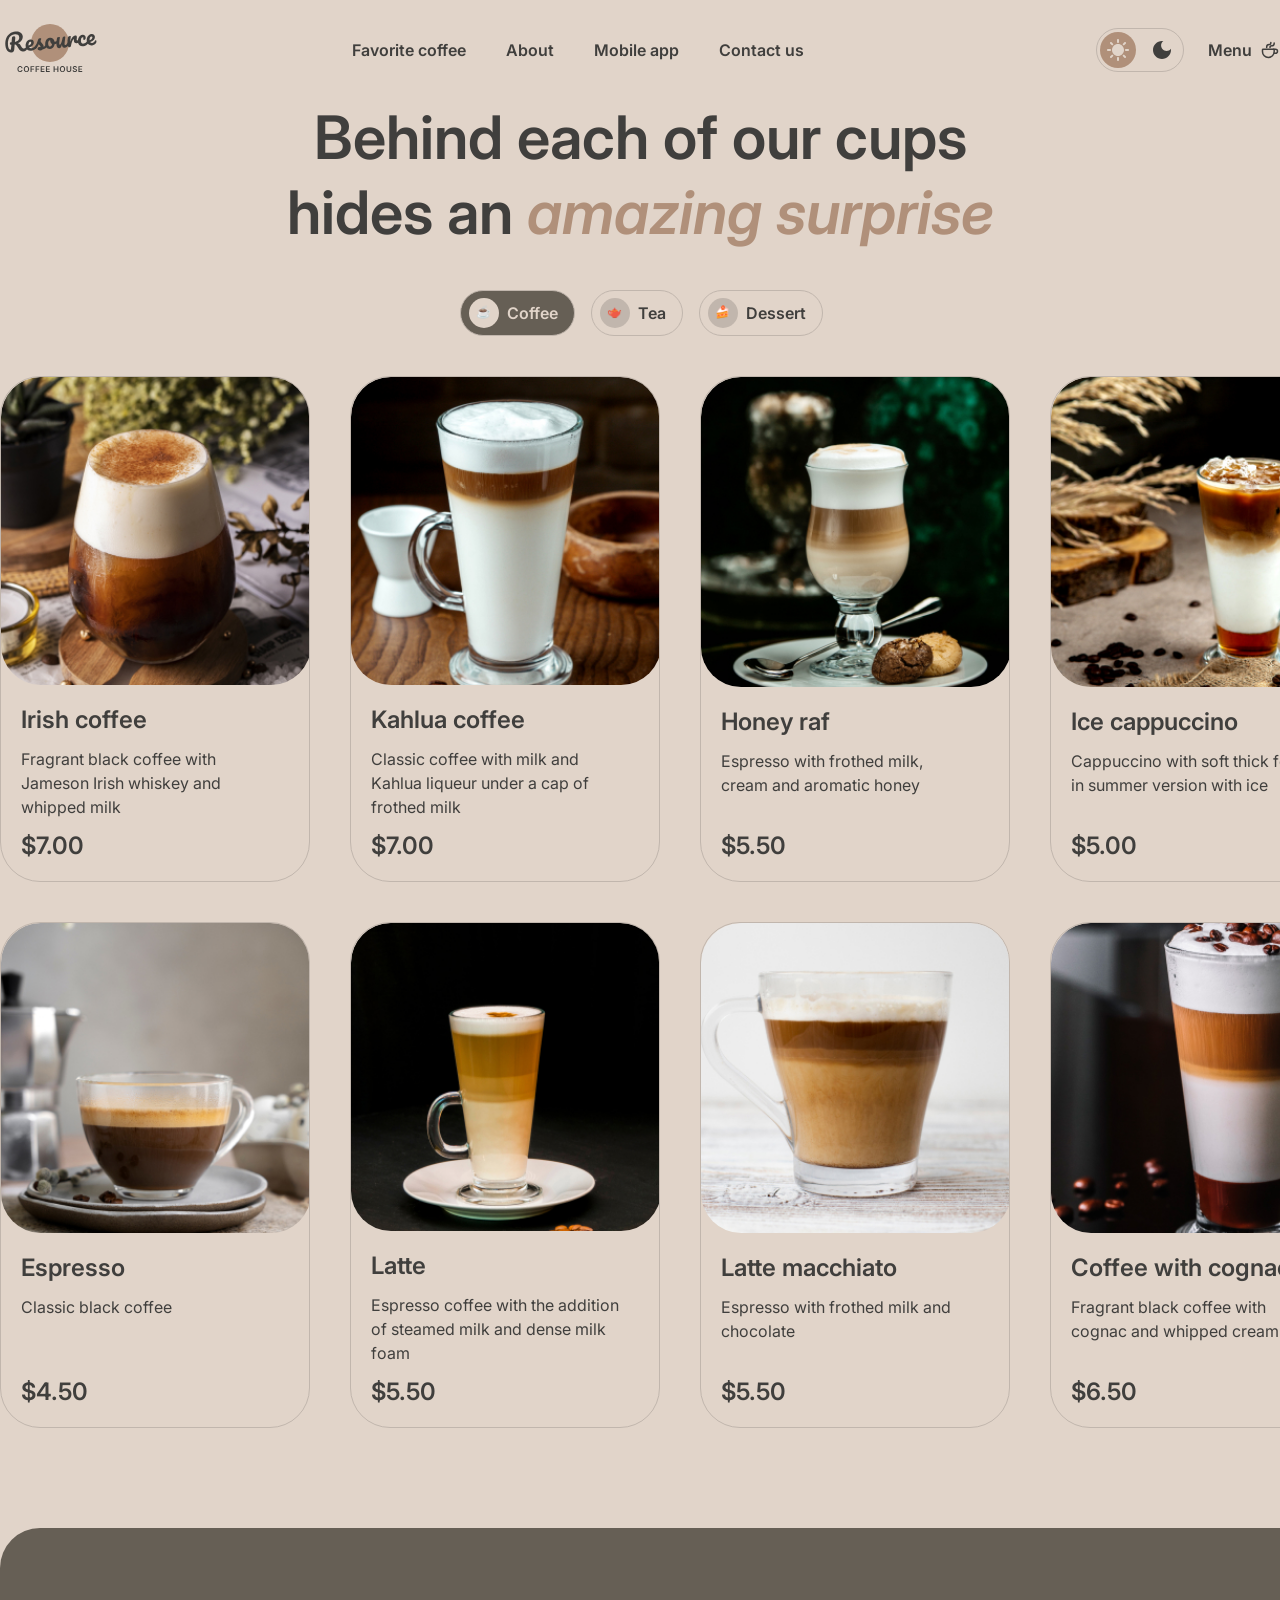
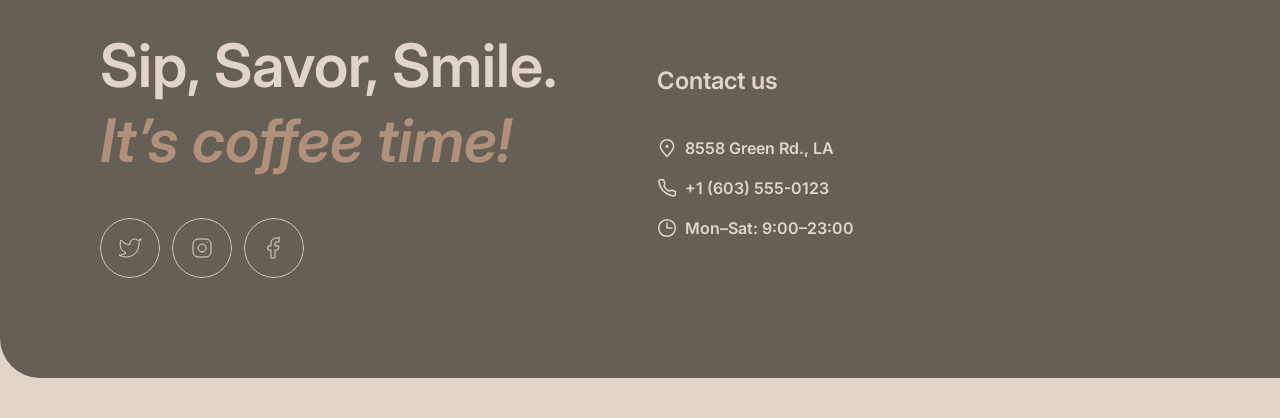
==== menu.html @ a02c92fe "fix: correct stylesheet and favicon paths in HTML files" ====
<!DOCTYPE html>
<html lang="en">

<head>
    <meta charset="UTF-8">
    <meta name="viewport" content="width=device-width, initial-scale=1.0">
    <link rel="stylesheet" href="./css/style.css">
    <link rel="icon" href="./img/icon/favicon.ico" type="image/x-icon">
    <title>Coffee House - Menu</title>
</head>

<body>
    <header class="header">
        <div class="header__container">

            <div class="header__logo">
                <a href="index.html">
                    <svg width="100" height="60" viewBox="0 0 100 60" fill="none" xmlns="http://www.w3.org/2000/svg">
                        <path
                            d="M69 25C69 35.4934 60.4934 44 50 44C39.5066 44 31 35.4934 31 25C31 14.5066 39.5066 6 50 6C60.4934 6 69 14.5066 69 25Z"
                            fill="#B0907A" />
                        <path
                            d="M95.6784 22.2913C95.8856 22.2732 96.0534 22.3548 96.1817 22.5364C96.326 22.7165 96.4127 22.9739 96.442 23.3086C96.4922 23.8824 96.4 24.3884 96.1652 24.8265C95.7789 25.5509 95.2359 26.1365 94.5362 26.5832C93.8524 27.0285 93.0084 27.295 92.0042 27.3829C90.4741 27.5168 89.2469 27.1664 88.3226 26.3318C87.3969 25.4812 86.8658 24.2749 86.7291 22.7129C86.6329 21.6131 86.7748 20.5727 87.1547 19.5919C87.5333 18.5951 88.1046 17.7822 88.8687 17.1532C89.6487 16.5229 90.5568 16.1623 91.5928 16.0717C92.5173 15.9908 93.2829 16.2049 93.8895 16.714C94.4948 17.2071 94.8386 17.9239 94.9209 18.8643C95.0171 19.9641 94.7016 20.9473 93.9743 21.814C93.2617 22.6633 91.9772 23.4021 90.1208 24.0303C90.5675 24.73 91.2451 25.0401 92.1537 24.9606C92.8072 24.9035 93.3279 24.7053 93.7158 24.3662C94.1197 24.0257 94.5692 23.4725 95.0643 22.7064C95.2346 22.4506 95.4393 22.3122 95.6784 22.2913ZM91.3914 18.4503C90.8016 18.5019 90.3295 18.8885 89.9751 19.6102C89.6365 20.3304 89.5098 21.1767 89.5949 22.149L89.5991 22.1968C90.5199 21.8914 91.2318 21.4918 91.7347 20.9981C92.2376 20.5044 92.4632 19.9626 92.4117 19.3729C92.3852 19.0701 92.2766 18.8386 92.0859 18.6786C91.9098 18.5013 91.6783 18.4252 91.3914 18.4503Z"
                            fill="currentColor" />
                        <path
                            d="M83.2976 28.1446C81.7356 28.2812 80.4779 27.9496 79.5245 27.1496C78.5857 26.3324 78.0529 25.1985 77.926 23.748C77.813 22.457 77.969 21.303 78.394 20.2861C78.819 19.2691 79.4149 18.4621 80.1818 17.865C80.9487 17.2679 81.7784 16.9303 82.671 16.8522C83.5477 16.7755 84.2481 16.9793 84.7723 17.4634C85.311 17.9302 85.6159 18.5701 85.6871 19.383C85.7456 20.0524 85.6437 20.6315 85.3813 21.1202C85.1348 21.6076 84.7725 21.8722 84.2944 21.914C83.9915 21.9405 83.7382 21.8904 83.5344 21.7637C83.3465 21.6356 83.2414 21.444 83.2191 21.189C83.2093 21.0774 83.2141 20.9485 83.2334 20.8022C83.2527 20.656 83.2676 20.5503 83.278 20.4851C83.3367 20.2391 83.357 20.0125 83.3389 19.8052C83.3208 19.598 83.2511 19.4435 83.1297 19.3417C83.0243 19.2385 82.876 19.1953 82.6847 19.212C82.3181 19.2441 81.9901 19.4414 81.7006 19.804C81.4097 20.1507 81.193 20.6113 81.0506 21.1859C80.9081 21.7605 80.8661 22.3826 80.9247 23.052C81.0865 24.901 81.9723 25.755 83.5821 25.6142C84.2356 25.557 84.9181 25.2804 85.6296 24.7845C86.3556 24.2713 87.0469 23.5443 87.7034 22.6035C87.8752 22.3636 88.0806 22.2332 88.3197 22.2123C88.5269 22.1942 88.6946 22.2759 88.8229 22.4574C88.9672 22.6375 89.054 22.8949 89.0832 23.2296C89.1362 23.8353 89.028 24.3427 88.7587 24.7517C88.0904 25.7417 87.2526 26.5378 86.2452 27.1399C85.2524 27.7246 84.2699 28.0595 83.2976 28.1446Z"
                            fill="currentColor" />
                        <path
                            d="M69.548 29.3475C68.9423 29.4005 68.4841 29.1193 68.1733 28.5041C67.8784 27.8874 67.6696 26.8778 67.5469 25.4752C67.3656 23.4031 67.4882 21.4088 67.9148 19.4923C68.0179 19.0175 68.2197 18.6626 68.5203 18.4275C68.8355 18.1751 69.288 18.0231 69.8778 17.9715C70.1965 17.9436 70.4232 17.9639 70.5577 18.0324C70.6921 18.101 70.7692 18.2468 70.7887 18.47C70.811 18.725 70.7416 19.3093 70.5806 20.2228C70.477 20.8743 70.3983 21.4433 70.3445 21.9298C70.2907 22.4164 70.2626 23.0131 70.2602 23.72C70.6663 22.3032 71.1584 21.1359 71.7366 20.218C72.3148 19.3001 72.8987 18.6307 73.4883 18.2097C74.0938 17.7873 74.6595 17.5531 75.1855 17.5071C76.2215 17.4165 76.7849 17.8892 76.8755 18.9252C76.8936 19.1324 76.8658 19.6408 76.7921 20.4503C76.7204 21.099 76.6915 21.503 76.7054 21.6624C76.7542 22.2203 76.9779 22.4818 77.3764 22.4469C77.8227 22.4079 78.3658 22.007 79.0057 21.2444C79.1948 21.019 79.4009 20.8966 79.6241 20.8771C79.8313 20.8589 79.9991 20.9406 80.1274 21.1221C80.2702 21.2863 80.3549 21.5198 80.3814 21.8227C80.433 22.4124 80.314 22.8886 80.0245 23.2512C79.6187 23.7525 79.1275 24.197 78.5511 24.5847C77.9893 24.9551 77.3736 25.1695 76.7042 25.2281C75.8594 25.302 75.1951 25.1433 74.7111 24.752C74.2431 24.3593 73.977 23.7963 73.9129 23.0632C73.892 22.8241 73.895 22.5829 73.9219 22.3396C73.9258 22.018 73.923 21.8015 73.9132 21.6899C73.8909 21.4349 73.7921 21.315 73.6167 21.3304C73.3777 21.3513 73.0826 21.6501 72.7315 22.2269C72.395 22.7864 72.0738 23.5212 71.768 24.4313C71.4621 25.3414 71.2322 26.2931 71.0782 27.2863C70.9684 28.0508 70.8058 28.5789 70.5904 28.8708C70.3896 29.1454 70.0421 29.3043 69.548 29.3475Z"
                            fill="currentColor" />
                        <path
                            d="M59.2452 30.2489C58.5279 30.3116 57.9096 30.0365 57.3902 29.4234C56.8853 28.793 56.5897 27.9837 56.5032 26.9955C56.3986 25.8 56.3828 24.7012 56.4557 23.6991C56.5273 22.6809 56.6975 21.598 56.9665 20.4502C57.0841 19.9581 57.2772 19.5958 57.546 19.3635C57.8148 19.1312 58.26 18.9879 58.8816 18.9335C59.2323 18.9028 59.4762 18.9377 59.6135 19.0381C59.7667 19.1371 59.8531 19.2982 59.8726 19.5214C59.8838 19.6489 59.8337 20.0869 59.7226 20.8354C59.6148 21.4391 59.534 21.9842 59.4802 22.4708C59.3078 24.1723 59.246 25.302 59.2948 25.8598C59.3241 26.1946 59.3849 26.4302 59.4771 26.5666C59.568 26.6872 59.7011 26.7398 59.8764 26.7244C60.1155 26.7035 60.3895 26.4386 60.6983 25.9298C61.023 25.4195 61.3421 24.6608 61.6555 23.6537C61.9849 22.6451 62.2788 21.4148 62.5372 19.9628C62.6229 19.4735 62.7842 19.114 63.0211 18.8845C63.2739 18.6536 63.6633 18.5151 64.1893 18.4691C64.5559 18.4371 64.8151 18.4626 64.967 18.5456C65.1174 18.6128 65.203 18.7659 65.224 19.005C65.2588 19.4035 65.1551 20.5127 64.9128 22.3328C64.645 24.412 64.532 25.6907 64.5739 26.1689C64.6004 26.4718 64.685 26.7053 64.8279 26.8694C64.9693 27.0177 65.1437 27.0827 65.3509 27.0646C65.6697 27.0367 66.0275 26.8127 66.4244 26.3925C66.8358 25.955 67.3698 25.2658 68.0263 24.325C68.198 24.0851 68.4035 23.9547 68.6425 23.9338C68.8498 23.9157 69.0175 23.9974 69.1458 24.1789C69.2901 24.359 69.3768 24.6164 69.4061 24.9511C69.4619 25.5887 69.3537 26.096 69.0815 26.4732C68.4701 27.3779 67.7896 28.1361 67.04 28.7478C66.3064 29.358 65.4375 29.7071 64.4334 29.795C63.6683 29.8619 63.0766 29.6165 62.6585 29.0588C62.2562 28.4998 62.0084 27.6863 61.9149 26.6184C61.7388 27.7259 61.4055 28.5983 60.9152 29.2355C60.4235 29.8567 59.8668 30.1945 59.2452 30.2489Z"
                            fill="currentColor" />
                        <path
                            d="M57.5606 22.8797C57.7678 22.8616 57.9362 22.9512 58.0659 23.1487C58.1956 23.3461 58.2744 23.6042 58.3023 23.923C58.3692 24.6881 58.1779 25.1626 57.7282 25.3465C56.8011 25.7649 55.7659 26.0482 54.6225 26.1964C54.4367 27.5618 53.9332 28.69 53.1117 29.5809C52.2888 30.456 51.3115 30.943 50.1799 31.042C49.2235 31.1257 48.3824 30.9664 47.6566 30.5641C46.9467 30.1605 46.383 29.5914 45.9654 28.857C45.5478 28.1226 45.3 27.3091 45.2219 26.4165C45.1159 25.2052 45.2529 24.1091 45.6328 23.1282C46.0114 22.1314 46.5841 21.3345 47.351 20.7374C48.1165 20.1243 48.9933 19.7746 49.9816 19.6881C51.1929 19.5821 52.2022 19.9194 53.0093 20.7001C53.8309 21.4634 54.3592 22.4531 54.5941 23.6692C55.339 23.5559 56.2177 23.3184 57.23 22.9568C57.3547 22.9138 57.4649 22.8881 57.5606 22.8797ZM50.1494 28.491C50.6595 28.4463 51.0797 28.2008 51.41 27.7543C51.7563 27.3064 51.959 26.6864 52.0182 25.8942C51.4948 25.6027 51.0739 25.1979 50.7555 24.6796C50.4531 24.16 50.2754 23.5974 50.2224 22.9917C50.2001 22.7367 50.2017 22.4795 50.2272 22.2203L50.1076 22.2308C49.4701 22.2866 48.9633 22.6441 48.5873 23.3034C48.2259 23.9453 48.094 24.8242 48.1916 25.9399C48.2683 26.8165 48.4942 27.4713 48.8694 27.9043C49.2605 28.3358 49.6872 28.5314 50.1494 28.491Z"
                            fill="currentColor" />
                        <path
                            d="M40.3093 32.4356C39.4805 32.5081 38.8262 32.3726 38.3464 32.0291C37.8826 31.6842 37.6298 31.2727 37.5879 30.7945C37.5517 30.3801 37.6717 30.0082 37.9481 29.6789C38.2244 29.3495 38.6575 29.1591 39.2472 29.1075C39.4544 29.0893 39.6956 29.0923 39.9708 29.1164C40.2604 29.1232 40.4777 29.1283 40.6226 29.1317C40.5704 28.7187 40.4406 28.3365 40.2332 27.9853C40.0417 27.6326 39.8038 27.3001 39.5195 26.9877C39.2338 26.6593 38.9682 26.3774 38.7228 26.1419C38.3109 27.1255 37.8851 27.9498 37.4454 28.6146C37.0216 29.2781 36.5472 29.9139 36.0222 30.5219C35.7604 30.8339 35.4701 31.0039 35.1513 31.0318C34.8963 31.0541 34.6814 30.9845 34.5067 30.8232C34.3306 30.6458 34.2307 30.4217 34.207 30.1507C34.1791 29.8319 34.2648 29.5273 34.4643 29.2368L34.7416 28.8271C35.5235 27.6665 36.1068 26.7161 36.4918 25.9757C36.7223 25.4898 36.9874 24.8482 37.2871 24.0511C37.5853 23.238 37.8735 22.4017 38.1517 21.5422C38.3932 20.8143 38.9921 20.4086 39.9484 20.3249C40.3947 20.2859 40.709 20.2985 40.8913 20.3629C41.0736 20.4273 41.1725 20.5471 41.1878 20.7224C41.1962 20.8181 41.1775 20.9723 41.1319 21.1851C41.0863 21.3978 41.0167 21.6127 40.9233 21.8297C40.6866 22.4286 40.5857 22.9273 40.6205 23.3258C40.6415 23.5649 40.7442 23.8209 40.9286 24.0938C41.1291 24.3654 41.4235 24.701 41.8118 25.1007C42.3804 25.7255 42.8131 26.2659 43.11 26.7217C43.4214 27.1603 43.6015 27.6585 43.6503 28.2163C43.6642 28.3757 43.6678 28.6003 43.6611 28.89C44.4156 28.5188 45.2617 27.6337 46.1993 26.2346C46.371 25.9947 46.5765 25.8643 46.8155 25.8434C47.0227 25.8253 47.1905 25.907 47.3188 26.0885C47.4631 26.2686 47.5498 26.526 47.5791 26.8607C47.6321 27.4664 47.5239 27.9738 47.2545 28.3828C46.544 29.4408 45.8382 30.1851 45.1371 30.6159C44.4505 31.0293 43.5747 31.2986 42.5095 31.424C41.9194 32.0217 41.186 32.3589 40.3093 32.4356Z"
                            fill="currentColor" />
                        <path
                            d="M36.6171 26.7357C36.8243 26.7176 36.9921 26.7993 37.1204 26.9808C37.2646 27.1609 37.3514 27.4183 37.3807 27.753C37.4365 28.3906 37.3283 28.898 37.0561 29.2751C36.5291 30.044 35.7502 30.7787 34.7193 31.4792C33.7044 32.1783 32.5833 32.5815 31.3559 32.6889C29.6823 32.8353 28.3436 32.4947 27.3396 31.6671C26.3356 30.8394 25.7646 29.6366 25.6266 28.0586C25.5304 26.9588 25.6722 25.9185 26.0522 24.9377C26.4308 23.9409 27.0021 23.128 27.7662 22.499C28.5462 21.8686 29.4542 21.5081 30.4903 21.4175C31.4147 21.3366 32.1803 21.5507 32.787 22.0597C33.3923 22.5529 33.7361 23.2696 33.8183 24.21C33.9145 25.3098 33.599 26.2931 32.8718 27.1598C32.1591 28.0091 30.8826 28.7472 29.0422 29.3739C29.5048 30.0723 30.294 30.3726 31.4098 30.275C32.127 30.2123 32.9183 29.8941 33.7836 29.3205C34.6634 28.7296 35.4025 27.9984 36.0009 27.1269C36.1726 26.887 36.378 26.7566 36.6171 26.7357ZM30.2888 23.7961C29.6991 23.8477 29.227 24.2343 28.8725 24.9559C28.534 25.6762 28.4073 26.5224 28.4923 27.4947L28.4965 27.5425C29.4174 27.2371 30.1293 26.8376 30.6322 26.3438C31.1351 25.8501 31.3607 25.3084 31.3091 24.7187C31.2826 24.4158 31.174 24.1844 30.9834 24.0244C30.8072 23.8471 30.5757 23.771 30.2888 23.7961Z"
                            fill="currentColor" />
                        <path
                            d="M27.6906 27.5167C27.8978 27.4986 28.0656 27.5802 28.1939 27.7618C28.3382 27.9419 28.4249 28.1993 28.4542 28.534C28.5086 29.1556 28.4004 29.663 28.1296 30.0561C27.4454 31.0475 26.7351 31.8324 25.9987 32.4108C25.261 32.9732 24.3581 33.3011 23.2902 33.3946C22.2541 33.4852 21.3451 33.2837 20.5631 32.79C19.797 32.2948 19.028 31.3985 18.256 30.1008C17.6351 29.063 17.151 28.3023 16.8035 27.8187C16.4547 27.3192 16.119 26.9711 15.7967 26.7745C15.4903 26.5764 15.1198 26.4723 14.6852 26.4622C14.6508 26.8025 14.5595 27.8705 14.4114 29.6662C14.3537 30.4743 14.3165 30.9675 14.3 31.1456C14.2256 32.1318 13.9724 32.9088 13.5402 33.4767C13.1067 34.0285 12.4038 34.347 11.4315 34.4321C10.3636 34.5255 9.38799 34.2977 8.50477 33.7486C7.63609 33.1821 6.9298 32.3605 6.38589 31.2839C5.84059 30.1912 5.50518 28.9276 5.37968 27.4931C5.1454 24.8154 5.40544 22.4637 6.15978 20.4383C6.93006 18.4114 8.10738 16.8148 9.69174 15.6482C11.2906 14.4644 13.1899 13.7762 15.3895 13.5838C16.9196 13.4499 18.223 13.5688 19.2994 13.9404C20.3759 14.312 21.1968 14.8826 21.762 15.6523C22.3432 16.4205 22.6784 17.3147 22.7676 18.3348C22.8457 19.2274 22.7073 20.1229 22.3522 21.0212C22.0117 21.9023 21.4476 22.7065 20.66 23.4339C19.8724 24.1613 18.8869 24.7374 17.7034 25.1622C18.4866 25.3024 19.1057 25.5856 19.5605 26.0115C20.0154 26.4375 20.4891 27.0787 20.9816 27.935C21.5115 28.8523 22.0112 29.5153 22.4806 29.9239C22.966 30.3312 23.4955 30.5097 24.0693 30.4595C24.5794 30.4149 25.0509 30.205 25.4838 29.8298C25.9154 29.4387 26.4456 28.7981 27.0744 27.9079C27.2461 27.668 27.4515 27.5376 27.6906 27.5167ZM11.3837 26.7269C10.8418 26.7743 10.4561 26.6796 10.2266 26.4427C10.013 26.2044 9.89225 25.9259 9.86436 25.6071C9.8309 25.2245 9.92394 24.9112 10.1435 24.6672C10.379 24.4217 10.6562 24.285 10.9749 24.2572L11.5727 24.2049C11.691 22.6205 11.8123 21.2527 11.9364 20.1015C12.053 19.0474 12.6771 18.4708 13.8088 18.3718C14.7173 18.2923 15.2071 18.659 15.2782 19.4719C15.2936 19.6472 15.2975 19.7834 15.2899 19.8804L14.9199 23.912C15.7764 23.7889 16.5393 23.5134 17.2085 23.0854C17.8937 22.656 18.4149 22.0965 18.7722 21.4067C19.1454 20.7156 19.2957 19.9556 19.2232 19.1267C19.1353 18.1226 18.7236 17.3636 17.988 16.8497C17.2524 16.3359 16.2232 16.1368 14.9002 16.2526C13.3382 16.3892 12.0016 16.8997 10.8904 17.7839C9.79381 18.6508 8.98568 19.8779 8.46605 21.4652C7.94503 23.0366 7.78003 24.9141 7.97108 27.0978C8.06033 28.1179 8.24063 28.9855 8.51198 29.7005C8.78334 30.4156 9.08648 30.9432 9.42139 31.2833C9.75631 31.6234 10.0592 31.7816 10.3302 31.7579C10.5374 31.7398 10.6957 31.6215 10.8051 31.4031C10.9304 31.1834 11.0127 30.8389 11.052 30.3697L11.3837 26.7269Z"
                            fill="currentColor" />
                        <path
                            d="M78.4033 54V48.1818H82.1874V49.0653H79.4573V50.6449H81.9914V51.5284H79.4573V53.1165H82.2101V54H78.4033Z"
                            fill="currentColor" />
                        <path
                            d="M75.9698 49.7813C75.9433 49.5332 75.8316 49.34 75.6346 49.2017C75.4395 49.0635 75.1857 48.9943 74.8732 48.9943C74.6535 48.9943 74.4651 49.0275 74.3079 49.0938C74.1507 49.1601 74.0304 49.25 73.9471 49.3637C73.8638 49.4773 73.8211 49.607 73.8192 49.7529C73.8192 49.8741 73.8467 49.9792 73.9016 50.0682C73.9585 50.1572 74.0352 50.233 74.1317 50.2955C74.2283 50.3561 74.3353 50.4072 74.4528 50.4489C74.5702 50.4906 74.6886 50.5256 74.8079 50.554L75.3533 50.6904C75.573 50.7415 75.7842 50.8106 75.9869 50.8977C76.1914 50.9849 76.3742 51.0947 76.5352 51.2273C76.698 51.3599 76.8268 51.5199 76.9215 51.7074C77.0162 51.8949 77.0636 52.1146 77.0636 52.3665C77.0636 52.7074 76.9764 53.0076 76.8022 53.2671C76.628 53.5246 76.3761 53.7263 76.0465 53.8722C75.7189 54.0161 75.3221 54.0881 74.8562 54.0881C74.4035 54.0881 74.0105 54.018 73.6772 53.8779C73.3458 53.7377 73.0863 53.5332 72.8988 53.2642C72.7132 52.9953 72.6128 52.6676 72.5977 52.2813H73.6346C73.6497 52.4839 73.7122 52.6525 73.8221 52.787C73.9319 52.9214 74.0749 53.0218 74.2511 53.0881C74.4291 53.1544 74.628 53.1875 74.8477 53.1875C75.0768 53.1875 75.2776 53.1534 75.4499 53.0852C75.6242 53.0152 75.7605 52.9186 75.859 52.7955C75.9575 52.6705 76.0077 52.5246 76.0096 52.358C76.0077 52.2065 75.9632 52.0815 75.8761 51.983C75.7889 51.8826 75.6668 51.7993 75.5096 51.733C75.3543 51.6648 75.1725 51.6042 74.9641 51.5512L74.3022 51.3807C73.823 51.2576 73.4442 51.071 73.1658 50.821C72.8893 50.5692 72.7511 50.2349 72.7511 49.8182C72.7511 49.4754 72.8439 49.1752 73.0295 48.9176C73.217 48.6601 73.4717 48.4602 73.7937 48.3182C74.1156 48.1743 74.4802 48.1023 74.8874 48.1023C75.3003 48.1023 75.6621 48.1743 75.9727 48.3182C76.2852 48.4602 76.5304 48.6582 76.7085 48.912C76.8865 49.1638 76.9783 49.4536 76.984 49.7813H75.9698Z"
                            fill="currentColor" />
                        <path
                            d="M70.2086 48.1818H71.2626V51.983C71.2626 52.3996 71.1641 52.7661 70.9672 53.0824C70.7721 53.3987 70.4975 53.6458 70.1433 53.8239C69.7891 54 69.3753 54.0881 68.9018 54.0881C68.4264 54.0881 68.0117 54 67.6575 53.8239C67.3033 53.6458 67.0287 53.3987 66.8336 53.0824C66.6386 52.7661 66.541 52.3996 66.541 51.983V48.1818H67.595V51.8949C67.595 52.1373 67.648 52.3532 67.7541 52.5426C67.862 52.732 68.0136 52.8807 68.2086 52.9886C68.4037 53.0947 68.6348 53.1477 68.9018 53.1477C69.1689 53.1477 69.3999 53.0947 69.595 52.9886C69.792 52.8807 69.9435 52.732 70.0495 52.5426C70.1556 52.3532 70.2086 52.1373 70.2086 51.8949V48.1818Z"
                            fill="currentColor" />
                        <path
                            d="M65.1444 51.0909C65.1444 51.7178 65.027 52.2548 64.7922 52.7017C64.5592 53.1468 64.241 53.4877 63.8376 53.7245C63.4361 53.9612 62.9806 54.0796 62.4711 54.0796C61.9617 54.0796 61.5052 53.9612 61.1018 53.7245C60.7003 53.4858 60.3821 53.144 60.1473 52.6989C59.9143 52.2519 59.7979 51.7159 59.7979 51.0909C59.7979 50.464 59.9143 49.9281 60.1473 49.483C60.3821 49.036 60.7003 48.6942 61.1018 48.4574C61.5052 48.2207 61.9617 48.1023 62.4711 48.1023C62.9806 48.1023 63.4361 48.2207 63.8376 48.4574C64.241 48.6942 64.5592 49.036 64.7922 49.483C65.027 49.9281 65.1444 50.464 65.1444 51.0909ZM64.0848 51.0909C64.0848 50.6496 64.0157 50.2775 63.8774 49.9745C63.741 49.6695 63.5516 49.4394 63.3092 49.2841C63.0668 49.1269 62.7874 49.0483 62.4711 49.0483C62.1549 49.0483 61.8755 49.1269 61.6331 49.2841C61.3907 49.4394 61.2003 49.6695 61.0621 49.9745C60.9257 50.2775 60.8575 50.6496 60.8575 51.0909C60.8575 51.5322 60.9257 51.9053 61.0621 52.2102C61.2003 52.5133 61.3907 52.7434 61.6331 52.9006C61.8755 53.0559 62.1549 53.1335 62.4711 53.1335C62.7874 53.1335 63.0668 53.0559 63.3092 52.9006C63.5516 52.7434 63.741 52.5133 63.8774 52.2102C64.0157 51.9053 64.0848 51.5322 64.0848 51.0909Z"
                            fill="currentColor" />
                        <path
                            d="M53.5918 54V48.1818H54.6458V50.6449H57.3418V48.1818H58.3986V54H57.3418V51.5284H54.6458V54H53.5918Z"
                            fill="currentColor" />
                        <path
                            d="M45.9482 54V48.1818H49.7323V49.0653H47.0022V50.6449H49.5363V51.5284H47.0022V53.1165H49.7551V54H45.9482Z"
                            fill="currentColor" />
                        <path
                            d="M40.6895 54V48.1818H44.4735V49.0653H41.7434V50.6449H44.2775V51.5284H41.7434V53.1165H44.4963V54H40.6895Z"
                            fill="currentColor" />
                        <path
                            d="M35.6016 54V48.1818H39.3288V49.0653H36.6555V50.6449H39.0732V51.5284H36.6555V54H35.6016Z"
                            fill="currentColor" />
                        <path
                            d="M30.5137 54V48.1818H34.2409V49.0653H31.5676V50.6449H33.9853V51.5284H31.5676V54H30.5137Z"
                            fill="currentColor" />
                        <path
                            d="M29.1181 51.0909C29.1181 51.7178 29.0007 52.2548 28.7658 52.7017C28.5328 53.1468 28.2147 53.4877 27.8113 53.7245C27.4097 53.9612 26.9542 54.0796 26.4448 54.0796C25.9353 54.0796 25.4789 53.9612 25.0755 53.7245C24.6739 53.4858 24.3558 53.144 24.1209 52.6989C23.888 52.2519 23.7715 51.7159 23.7715 51.0909C23.7715 50.464 23.888 49.9281 24.1209 49.483C24.3558 49.036 24.6739 48.6942 25.0755 48.4574C25.4789 48.2207 25.9353 48.1023 26.4448 48.1023C26.9542 48.1023 27.4097 48.2207 27.8113 48.4574C28.2147 48.6942 28.5328 49.036 28.7658 49.483C29.0007 49.9281 29.1181 50.464 29.1181 51.0909ZM28.0584 51.0909C28.0584 50.6496 27.9893 50.2775 27.851 49.9745C27.7147 49.6695 27.5253 49.4394 27.2828 49.2841C27.0404 49.1269 26.7611 49.0483 26.4448 49.0483C26.1285 49.0483 25.8491 49.1269 25.6067 49.2841C25.3643 49.4394 25.1739 49.6695 25.0357 49.9745C24.8993 50.2775 24.8311 50.6496 24.8311 51.0909C24.8311 51.5322 24.8993 51.9053 25.0357 52.2102C25.1739 52.5133 25.3643 52.7434 25.6067 52.9006C25.8491 53.0559 26.1285 53.1335 26.4448 53.1335C26.7611 53.1335 27.0404 53.0559 27.2828 52.9006C27.5253 52.7434 27.7147 52.5133 27.851 52.2102C27.9893 51.9053 28.0584 51.5322 28.0584 51.0909Z"
                            fill="currentColor" />
                        <path
                            d="M22.5536 50.1449H21.4911C21.4608 49.9707 21.4049 49.8163 21.3235 49.6818C21.2421 49.5455 21.1407 49.4299 21.0195 49.3352C20.8983 49.2406 20.7601 49.1695 20.6048 49.1222C20.4513 49.0729 20.2856 49.0483 20.1076 49.0483C19.7913 49.0483 19.511 49.1279 19.2667 49.287C19.0224 49.4442 18.8311 49.6752 18.6928 49.9801C18.5546 50.2832 18.4854 50.6534 18.4854 51.0909C18.4854 51.536 18.5546 51.911 18.6928 52.2159C18.833 52.519 19.0243 52.7481 19.2667 52.9034C19.511 53.0568 19.7904 53.1335 20.1048 53.1335C20.279 53.1335 20.4419 53.1108 20.5934 53.0654C20.7468 53.018 20.8841 52.9489 21.0053 52.858C21.1284 52.7671 21.2317 52.6553 21.315 52.5227C21.4002 52.3902 21.4589 52.2387 21.4911 52.0682L22.5536 52.0739C22.5138 52.3504 22.4277 52.6099 22.2951 52.8523C22.1644 53.0947 21.993 53.3087 21.7809 53.4943C21.5688 53.6781 21.3207 53.822 21.0366 53.9262C20.7525 54.0284 20.4371 54.0796 20.0906 54.0796C19.5792 54.0796 19.1228 53.9612 18.7212 53.7245C18.3197 53.4877 18.0034 53.1459 17.7724 52.6989C17.5413 52.2519 17.4258 51.7159 17.4258 51.0909C17.4258 50.464 17.5423 49.9281 17.7752 49.483C18.0082 49.036 18.3254 48.6942 18.7269 48.4574C19.1284 48.2207 19.583 48.1023 20.0906 48.1023C20.4144 48.1023 20.7156 48.1477 20.994 48.2387C21.2724 48.3296 21.5205 48.4631 21.7383 48.6392C21.9561 48.8135 22.1351 49.0275 22.2752 49.2813C22.4173 49.5332 22.5101 49.821 22.5536 50.1449Z"
                            fill="currentColor" />
                    </svg>
                </a>
            </div>

            <nav class="header__nav">
                <ul class="header__nav-list">
                    <li><a href="index.html#slider">Favorite coffee</a></li>
                    <li><a href="index.html#about">About</a></li>
                    <li><a href="index.html#app">Mobile app</a></li>
                    <li><a href="#footer">Contact us</a></li>
                    <li>
                        <div class="header__menu-mobile">
                            <a href="menu.html">Menu</a>
                            <svg width="40" height="40" viewBox="0 0 40 40" fill="none"
                                xmlns="http://www.w3.org/2000/svg">
                                <path
                                    d="M28.334 18.9333V25C28.334 30.5228 23.8568 35 18.334 35H15.0007C9.4778 35 5.00065 30.5228 5.00065 25V18.9333C5.00065 18.602 5.26928 18.3333 5.60065 18.3333H27.734C28.0654 18.3333 28.334 18.602 28.334 18.9333Z"
                                    stroke="currentColor" stroke-width="2" stroke-linecap="round"
                                    stroke-linejoin="round" />
                                <path
                                    d="M20.0007 15C20.0007 13.3334 21.1911 11.6667 23.5721 11.6667C24.0926 11.6667 24.7143 11.6667 25.334 11.6667C26.9909 11.6667 28.334 10.3236 28.334 8.66671V5.83337"
                                    stroke="currentColor" stroke-width="2" stroke-linecap="round"
                                    stroke-linejoin="round" />
                                <path
                                    d="M13.3327 15V12.1667C13.3327 10.5098 14.6758 9.16667 16.3327 9.16667H19.666C20.7706 9.16667 21.666 8.27124 21.666 7.16667V5"
                                    stroke="currentColor" stroke-width="2" stroke-linecap="round"
                                    stroke-linejoin="round" />
                                <path
                                    d="M26.666 18.3334H30.8327C33.1339 18.3334 34.9993 20.1989 34.9993 22.5C34.9993 24.8012 33.1339 26.6667 30.8327 26.6667H28.3327"
                                    stroke="currentColor" stroke-width="2" stroke-linecap="round"
                                    stroke-linejoin="round" />
                            </svg>

                        </div>
                    </li>
                </ul>
            </nav>

            <div class="header__theme">
                <div class="header__theme-switch">

                    <div class="switch-btn active" id="light">
                        <svg width="22" height="22" viewBox="0 0 22 22" fill="none" xmlns="http://www.w3.org/2000/svg">
                            <path
                                d="M10 3V1C10 0.45 10.45 0 11 0C11.55 0 12 0.45 12 1V3C12 3.55 11.55 4 11 4C10.45 4 10 3.55 10 3ZM17.36 6.05L18.77 4.63C19.16 4.24 19.16 3.61 18.77 3.22C18.38 2.83 17.75 2.83 17.36 3.22L15.95 4.64C15.56 5.03 15.56 5.66 15.95 6.05C16.34 6.44 16.97 6.44 17.36 6.05ZM21 10H19C18.45 10 18 10.45 18 11C18 11.55 18.45 12 19 12H21C21.55 12 22 11.55 22 11C22 10.45 21.55 10 21 10ZM11 18C10.45 18 10 18.45 10 19V21C10 21.55 10.45 22 11 22C11.55 22 12 21.55 12 21V19C12 18.45 11.55 18 11 18ZM4.64 6.05L3.22 4.64C2.83 4.25 2.83 3.61 3.22 3.23C3.61 2.85 4.25 2.84 4.63 3.23L6.04 4.64C6.43 5.03 6.43 5.67 6.04 6.05C5.65 6.43 5.02 6.44 4.64 6.05ZM15.95 15.95C15.56 16.34 15.56 16.98 15.95 17.36L17.36 18.77C17.75 19.16 18.39 19.16 18.77 18.77C19.16 18.38 19.16 17.74 18.77 17.36L17.36 15.95C16.98 15.56 16.34 15.56 15.95 15.95ZM1 12H3C3.55 12 4 11.55 4 11C4 10.45 3.55 10 3 10H1C0.45 10 0 10.45 0 11C0 11.55 0.45 12 1 12ZM4.64 18.78L6.05 17.37C6.44 16.98 6.44 16.34 6.05 15.96C5.66 15.58 5.02 15.57 4.64 15.96L3.23 17.37C2.84 17.76 2.84 18.4 3.23 18.78C3.61 19.17 4.25 19.17 4.64 18.78ZM11 5C7.69 5 5 7.69 5 11C5 14.31 7.69 17 11 17C14.31 17 17 14.31 17 11C17 7.69 14.31 5 11 5Z"
                                fill="currentColor" />
                        </svg>
                    </div>
                    <div class="switch-btn" id="dark">
                        <svg width="18" height="18" viewBox="0 0 18 18" fill="none" xmlns="http://www.w3.org/2000/svg">
                            <path
                                d="M9 0C4.03 0 0 4.03 0 9C0 13.97 4.03 18 9 18C13.97 18 18 13.97 18 9C18 8.54 17.96 8.08 17.9 7.64C16.92 9.01 15.32 9.9 13.5 9.9C10.52 9.9 8.1 7.48 8.1 4.5C8.1 2.69 8.99 1.08 10.36 0.0999999C9.92 0.0399999 9.46 0 9 0Z"
                                fill="currentColor" />
                        </svg>
                    </div>
                </div>
                <div class="header__menu">
                    <a href="menu.html">Menu</a>
                    <svg width="20" height="20" viewBox="0 0 20 20" fill="none" xmlns="http://www.w3.org/2000/svg">
                        <path
                            d="M14.166 9.76667V11.6667C14.166 14.8883 11.5543 17.5 8.33268 17.5C5.11102 17.5 2.49935 14.8883 2.49935 11.6667V9.76667C2.49935 9.4353 2.76798 9.16667 3.09935 9.16667H13.566C13.8974 9.16667 14.166 9.4353 14.166 9.76667Z"
                            stroke="currentColor" stroke-width="1.5" stroke-linecap="round" stroke-linejoin="round" />
                        <path
                            d="M9.99935 7.50002C9.99935 6.66669 10.5946 5.83335 11.7851 5.83335C13.1 5.83335 14.166 4.76737 14.166 3.4524V2.91669"
                            stroke="currentColor" stroke-width="1.5" stroke-linecap="round" stroke-linejoin="round" />
                        <path
                            d="M6.66732 7.5V7.08333C6.66732 5.70262 7.78661 4.58333 9.16732 4.58333C10.0878 4.58333 10.834 3.83714 10.834 2.91667V2.5"
                            stroke="currentColor" stroke-width="1.5" stroke-linecap="round" stroke-linejoin="round" />
                        <path
                            d="M13.334 9.16669H15.4173C16.5679 9.16669 17.5007 10.0994 17.5007 11.25C17.5007 12.4006 16.5679 13.3334 15.4173 13.3334H14.1673"
                            stroke="currentColor" stroke-width="1.5" stroke-linecap="round" stroke-linejoin="round" />
                    </svg>
                </div>
                <button class="header__burger" aria-label="Open menu">
                    <span></span>
                    <span></span>
                </button>
            </div>
        </div>
    </header>

    <section class="cards">
        <div class="container">
            <h1 class="cards__title">Behind each of our cups hides an <span>amazing surprise</span></h1>
            <div class="cards__tabs">
                <div class="cards__tabs-wrapp active" data-category="coffee">
                    <div class="emoji">&#9749;</div>
                    <div class="tabs-text">Coffee</div>
                </div>
                <div class="cards__tabs-wrapp" data-category="tea">
                    <div class="emoji">&#129750;</div>
                    <div class="tabs-text">Tea</div>
                </div>
                <div class="cards__tabs-wrapp" data-category="dessert">
                    <div class="emoji">&#127856;</div>
                    <div class="tabs-text">Dessert</div>
                </div>
            </div>
            <div class="cards__content">
                <div class="cards__item">
                    <div class="cards__photo-wrapper">
                        <img class="cards__photo" src="img/tabs-img/coffee/coffee-1.jpg" alt="Irish coffee">
                    </div>
                    <div class="cards__text">
                        <div class="cards__name">Irish coffee</div>
                        <div class="cards__descr">Fragrant black coffee with Jameson Irish whiskey and whipped milk
                        </div>
                        <div class="cards__price">$7.00</div>
                    </div>
                </div>
                <div class="cards__item">
                    <div class="cards__photo-wrapper">
                        <img class="cards__photo" src="img/tabs-img/coffee/coffee-2.jpg" alt="Kahlua coffee">
                    </div>
                    <div class="cards__text">
                        <div class="cards__name">Kahlua coffee</div>
                        <div class="cards__descr">Classic coffee with milk and Kahlua liqueur under a cap of frothed
                            milk</div>
                        <div class="cards__price">$7.00</div>
                    </div>
                </div>
                <div class="cards__item">
                    <div class="cards__photo-wrapper">
                        <img class="cards__photo" src="img/tabs-img/coffee/coffee-3.jpg" alt="Honey raf">
                    </div>
                    <div class="cards__text">
                        <div class="cards__name">Honey raf</div>
                        <div class="cards__descr">Espresso with frothed milk, cream and aromatic honey</div>
                        <div class="cards__price">$5.50</div>
                    </div>
                </div>
                <div class="cards__item">
                    <div class="cards__photo-wrapper">
                        <img class="cards__photo" src="img/tabs-img/coffee/coffee-4.jpg" alt="Ice cappuccino">
                    </div>
                    <div class="cards__text">
                        <div class="cards__name">Ice cappuccino</div>
                        <div class="cards__descr">Cappuccino with soft thick foam in summer version with ice</div>
                        <div class="cards__price">$5.00</div>
                    </div>
                </div>
                <div class="cards__item">
                    <div class="cards__photo-wrapper">
                        <img class="cards__photo" src="img/tabs-img/coffee/coffee-5.jpg" alt="Espresso">
                    </div>
                    <div class="cards__text">
                        <div class="cards__name">Espresso</div>
                        <div class="cards__descr">Classic black coffee</div>
                        <div class="cards__price">$4.50</div>
                    </div>
                </div>
                <div class="cards__item">
                    <div class="cards__photo-wrapper">
                        <img class="cards__photo" src="img/tabs-img/coffee/coffee-6.jpg" alt="Latte">
                    </div>
                    <div class="cards__text">
                        <div class="cards__name">Latte</div>
                        <div class="cards__descr">Espresso coffee with the addition of steamed milk and dense milk foam
                        </div>
                        <div class="cards__price">$5.50</div>
                    </div>
                </div>
                <div class="cards__item">
                    <div class="cards__photo-wrapper">
                        <img class="cards__photo" src="img/tabs-img/coffee/coffee-7.jpg" alt="Latte macchiato">
                    </div>
                    <div class="cards__text">
                        <div class="cards__name">Latte macchiato</div>
                        <div class="cards__descr">Espresso with frothed milk and chocolate</div>
                        <div class="cards__price">$5.50</div>
                    </div>
                </div>
                <div class="cards__item">
                    <div class="cards__photo-wrapper">
                        <img class="cards__photo" src="img/tabs-img/coffee/coffee-8.jpg" alt="Coffee with cognac">
                    </div>
                    <div class="cards__text">
                        <div class="cards__name">Coffee with cognac</div>
                        <div class="cards__descr">Fragrant black coffee with cognac and whipped cream</div>
                        <div class="cards__price">$6.50</div>
                    </div>
                </div>
                <!-- <div class="cards__item">
                    <div class="cards__photo-wrapper">
                        <img class="cards__photo" src="img/tabs-img/tea/tea-1.png" alt="Moroccan">
                    </div>
                    <div class="cards__text">
                        <div class="cards__name">Moroccan</div>
                        <div class="cards__descr">Fragrant black tea with the addition of tangerine, cinnamon, honey, lemon and mint</div>
                        <div class="cards__price">$4.50</div>
                    </div>
                </div>
                <div class="cards__item">
                    <div class="cards__photo-wrapper">
                        <img class="cards__photo" src="img/tabs-img/tea/tea-2.png" alt="Ginger">
                    </div>
                    <div class="cards__text">
                        <div class="cards__name">Ginger</div>
                        <div class="cards__descr">Original black tea with fresh ginger, lemon and honey</div>
                        <div class="cards__price">$5.00</div>
                    </div>
                </div>
                <div class="cards__item">
                    <div class="cards__photo-wrapper">
                        <img class="cards__photo" src="img/tabs-img/tea/tea-3.png" alt="Cranberry">
                    </div>
                    <div class="cards__text">
                        <div class="cards__name">Cranberry</div>
                        <div class="cards__descr">Invigorating black tea with cranberry and honey</div>
                        <div class="cards__price">$5.00</div>
                    </div>
                </div>
                <div class="cards__item">
                    <div class="cards__photo-wrapper">
                        <img class="cards__photo" src="img/tabs-img/tea/tea-4.png" alt="Sea buckthorn">
                    </div>
                    <div class="cards__text">
                        <div class="cards__name">Sea buckthorn</div>
                        <div class="cards__descr">Toning sweet black tea with sea buckthorn, fresh thyme and cinnamon</div>
                        <div class="cards__price">$5.50</div>
                    </div>
                </div>
                <div class="cards__item">
                    <div class="cards__photo-wrapper">
                        <img class="cards__photo" src="img/tabs-img/dessert/dessert-1.png" alt="Marble cheesecake">
                    </div>
                    <div class="cards__text">
                        <div class="cards__name">Marble cheesecake</div>
                        <div class="cards__descr">Philadelphia cheese with lemon zest on a light sponge cake and red currant jam</div>
                        <div class="cards__price">$3.50</div>
                    </div>
                </div>
                <div class="cards__item">
                    <div class="cards__photo-wrapper">
                        <img class="cards__photo" src="img/tabs-img/dessert/dessert-2.png" alt="Red velvet">
                    </div>
                    <div class="cards__text">
                        <div class="cards__name">Red velvet</div>
                        <div class="cards__descr">Layer cake with cream cheese frosting</div>
                        <div class="cards__price">$4.00</div>
                    </div>
                </div>
                <div class="cards__item">
                    <div class="cards__photo-wrapper">
                        <img class="cards__photo" src="img/tabs-img/dessert/dessert-3.png" alt="Cheesecakes">
                    </div>
                    <div class="cards__text">
                        <div class="cards__name">Cheesecakes</div>
                        <div class="cards__descr">Soft cottage cheese pancakes with sour cream and fresh berries and sprinkled with powdered sugar</div>
                        <div class="cards__price">4.50</div>
                    </div>
                </div>
                <div class="cards__item">
                    <div class="cards__photo-wrapper">
                        <img class="cards__photo" src="img/tabs-img/dessert/dessert-4.png" alt="Creme brulee">
                    </div>
                    <div class="cards__text">
                        <div class="cards__name">Creme brulee</div>
                        <div class="cards__descr">Delicate creamy dessert in a caramel basket with wild berries</div>
                        <div class="cards__price">$4.00</div>
                    </div>
                </div>
                <div class="cards__item">
                    <div class="cards__photo-wrapper">
                        <img class="cards__photo" src="img/tabs-img/dessert/dessert-5.png" alt="Pancakes">
                    </div>
                    <div class="cards__text">
                        <div class="cards__name">Pancakes</div>
                        <div class="cards__descr">Tender pancakes with strawberry jam and fresh strawberries</div>
                        <div class="cards__price">$4.50</div>
                    </div>
                </div>
                <div class="cards__item">
                    <div class="cards__photo-wrapper">
                        <img class="cards__photo" src="img/tabs-img/dessert/dessert-6.png" alt="Honey cake">
                    </div>
                    <div class="cards__text">
                        <div class="cards__name">Honey cake</div>
                        <div class="cards__descr">Classic honey cake with delicate custard</div>
                        <div class="cards__price">$4.50</div>
                    </div>
                </div>
                <div class="cards__item">
                    <div class="cards__photo-wrapper">
                        <img class="cards__photo" src="img/tabs-img/dessert/dessert-7.png" alt="Chocolate cake">
                    </div>
                    <div class="cards__text">
                        <div class="cards__name">Chocolate cake</div>
                        <div class="cards__descr">Cake with hot chocolate filling and nuts with dried apricots</div>
                        <div class="cards__price">$5.50</div>
                    </div>
                </div>
                <div class="cards__item">
                    <div class="cards__photo-wrapper">
                        <img class="cards__photo" src="img/tabs-img/dessert/dessert-8.png" alt="Black forest">
                    </div>
                    <div class="cards__text">
                        <div class="cards__name">Black forest</div>
                        <div class="cards__descr">A combination of thin sponge cake with cherry jam and light chocolate mousse</div>
                        <div class="cards__price">$6.50</div>
                    </div>
                </div> -->
            </div>
            <div class="load">
                <svg width="60" height="60" viewBox="0 0 60 60" fill="none" xmlns="http://www.w3.org/2000/svg">
                    <rect x="0.5" y="0.5" width="59" height="59" rx="29.5" stroke="currentColor" />
                    <path
                        d="M39.8883 31.5C39.1645 36.3113 35.013 40 30 40C24.4772 40 20 35.5228 20 30C20 24.4772 24.4772 20 30 20C34.1006 20 37.6248 22.4682 39.1679 26"
                        stroke="currentColor" stroke-linecap="round" stroke-linejoin="round" />
                    <path d="M35 26H39.4C39.7314 26 40 25.7314 40 25.4V21" stroke="currentColor" stroke-linecap="round"
                        stroke-linejoin="round" />
                </svg>
            </div>
        </div>
    </section>

    <footer id="footer" class="footer">
        <div class="footer__container">
            <div class="footer__wrapp">
                <div class="footer__title">Sip, Savor, Smile.<br><span>It’s coffee time!</span></div>
                <div class="footer__icons">
                    <svg width="60" height="60" viewBox="0 0 60 60" fill="none" xmlns="http://www.w3.org/2000/svg">
                        <rect x="0.5" y="0.5" width="59" height="59" rx="29.5" stroke="currentColor" />
                        <path
                            d="M41 21.0101C41 21.0101 38.9821 22.2022 37.86 22.5401C37.2577 21.8476 36.4573 21.3567 35.567 21.134C34.6767 20.9112 33.7395 20.9673 32.8821 21.2945C32.0247 21.6218 31.2884 22.2045 30.773 22.9638C30.2575 23.7231 29.9877 24.6224 30 25.5401V26.5401C28.2426 26.5856 26.5013 26.1959 24.931 25.4055C23.3607 24.6151 22.0103 23.4487 21 22.0101C21 22.0101 17 31.0101 26 35.0101C23.9405 36.408 21.4872 37.109 19 37.0101C28 42.0101 39 37.0101 39 25.5101C38.9991 25.2315 38.9723 24.9537 38.92 24.6801C39.9406 23.6735 41 21.0101 41 21.0101Z"
                            stroke="currentColor" stroke-linecap="round" stroke-linejoin="round" />
                    </svg>
                    <svg width="60" height="60" viewBox="0 0 60 60" fill="none" xmlns="http://www.w3.org/2000/svg">
                        <rect x="0.5" y="0.5" width="59" height="59" rx="29.5" stroke="currentColor" />
                        <path
                            d="M30 34C32.2091 34 34 32.2091 34 30C34 27.7909 32.2091 26 30 26C27.7909 26 26 27.7909 26 30C26 32.2091 27.7909 34 30 34Z"
                            stroke="currentColor" stroke-linecap="round" stroke-linejoin="round" />
                        <path
                            d="M21 34V26C21 23.2386 23.2386 21 26 21H34C36.7614 21 39 23.2386 39 26V34C39 36.7614 36.7614 39 34 39H26C23.2386 39 21 36.7614 21 34Z"
                            stroke="currentColor" />
                        <path d="M35.5 24.51L35.51 24.4989" stroke="currentColor" stroke-linecap="round"
                            stroke-linejoin="round" />
                    </svg>
                    <svg width="60" height="60" viewBox="0 0 60 60" fill="none" xmlns="http://www.w3.org/2000/svg">
                        <rect x="0.5" y="0.5" width="59" height="59" rx="29.5" stroke="currentColor" />
                        <path
                            d="M35 20H32C30.6739 20 29.4021 20.5268 28.4645 21.4645C27.5268 22.4021 27 23.6739 27 25V28H24V32H27V40H31V32H34L35 28H31V25C31 24.7348 31.1054 24.4804 31.2929 24.2929C31.4804 24.1054 31.7348 24 32 24H35V20Z"
                            stroke="currentColor" stroke-linecap="round" stroke-linejoin="round" />
                    </svg>
                </div>
            </div>
            <div class="footer__contacts">
                <div class="footer__contacts-title">Contact us</div>
                <div class="footer__contacts-links">
                    <div class="footer__contacts-row">
                        <svg width="20" height="20" viewBox="0 0 20 20" fill="none" xmlns="http://www.w3.org/2000/svg">
                            <path
                                d="M16.6673 8.33317C16.6673 12.0151 10.0007 18.3332 10.0007 18.3332C10.0007 18.3332 3.33398 12.0151 3.33398 8.33317C3.33398 4.65127 6.31875 1.6665 10.0007 1.6665C13.6825 1.6665 16.6673 4.65127 16.6673 8.33317Z"
                                stroke="#E1D4C9" stroke-width="1.5" />
                            <path
                                d="M9.99935 9.16667C10.4596 9.16667 10.8327 8.79357 10.8327 8.33333C10.8327 7.8731 10.4596 7.5 9.99935 7.5C9.53911 7.5 9.16602 7.8731 9.16602 8.33333C9.16602 8.79357 9.53911 9.16667 9.99935 9.16667Z"
                                fill="#E1D4C9" stroke="#E1D4C9" stroke-width="1.5" stroke-linecap="round"
                                stroke-linejoin="round" />
                        </svg>
                        <a href="#" class="footer__link">8558 Green Rd., LA</a>
                    </div>

                    <div class="footer__contacts-row">
                        <svg width="20" height="20" viewBox="0 0 20 20" fill="none" xmlns="http://www.w3.org/2000/svg">
                            <path
                                d="M15.0984 12.2515L11.6665 12.9165C9.34845 11.753 7.91654 10.4165 7.08321 8.33317L7.72483 4.89142L6.51197 1.6665L3.72946 1.6665C2.60191 1.6665 1.71466 2.59945 1.90108 3.71148C2.29888 6.08441 3.37231 10.0389 6.24987 12.9165C9.27338 15.94 13.5661 17.3316 16.1378 17.9286C17.299 18.1982 18.3332 17.2907 18.3332 16.0986L18.3332 13.4842L15.0984 12.2515Z"
                                stroke="#E1D4C9" stroke-width="1.5" stroke-linecap="round" stroke-linejoin="round" />
                        </svg>
                        <a href="tel:+16095550123" class="footer__link">+1 (603) 555-0123</a>
                    </div>
                    <div class="footer__contacts-row">
                        <svg width="20" height="20" viewBox="0 0 20 20" fill="none" xmlns="http://www.w3.org/2000/svg">
                            <g clip-path="url(#clip0_1_16352)">
                                <path d="M10 5L10 10L15 10" stroke="#E1D4C9" stroke-width="1.5" stroke-linecap="round"
                                    stroke-linejoin="round" />
                                <path
                                    d="M9.99935 18.3332C14.6017 18.3332 18.3327 14.6022 18.3327 9.99984C18.3327 5.39746 14.6017 1.6665 9.99935 1.6665C5.39698 1.6665 1.66602 5.39746 1.66602 9.99984C1.66602 14.6022 5.39698 18.3332 9.99935 18.3332Z"
                                    stroke="#E1D4C9" stroke-width="1.5" stroke-linecap="round"
                                    stroke-linejoin="round" />
                            </g>
                            <defs>
                                <clipPath id="clip0_1_16352">
                                    <rect width="20" height="20" fill="white" />
                                </clipPath>
                            </defs>
                        </svg>
                        <p>Mon–Sat: 9:00–23:00</p>
                    </div>
                </div>
            </div>
        </div>
    </footer>

    <script src="js/script.js"></script>
</body>

</html>
---- css/style.css ----
@import url("https://fonts.googleapis.com/css2?family=Inter:ital,opsz,wght@0,14..32,100..900;1,14..32,100..900&display=swap");
:root {
  --color-text-primary: #403F3D;
  --color-text-inverse: #E1D4C9;
  --color-text-accent: #B0907A;
  --color-bg-page: #E1D4C9;
  --color-bg-container: #665F55;
  --color-bg-overlay: #403F3D;
  --color-border-primary: #C1B6AD;
  --color-border-inverse: #665F55;
}

[data-theme=dark] {
  --color-text-primary: #E1D4C9;
  --color-text-inverse: #E1D4C9;
  --color-text-accent: #B0907A;
  --color-bg-page: #292826;
  --color-bg-container: #403F3D;
  --color-bg-overlay: #292826;
  --color-border-primary: #665F55;
  --color-border-inverse: #C1B6AD;
}

* {
  -webkit-box-sizing: border-box;
          box-sizing: border-box;
  margin: 0;
  padding: 0;
  font-family: "Inter", sans-serif;
}

html {
  scroll-behavior: smooth;
}

body {
  background-color: var(--color-bg-page);
  -webkit-transition: all 0.5s ease;
  transition: all 0.5s ease;
}

.header {
  display: -webkit-box;
  display: -ms-flexbox;
  display: flex;
  -webkit-box-align: center;
      -ms-flex-align: center;
          align-items: center;
  -webkit-box-pack: center;
      -ms-flex-pack: center;
          justify-content: center;
  height: 60px;
  margin: 20px 0;
}
.header__logo a {
  color: var(--color-text-primary);
}
.header__container {
  display: inherit;
  -webkit-box-align: center;
      -ms-flex-align: center;
          align-items: center;
  -webkit-box-pack: justify;
      -ms-flex-pack: justify;
          justify-content: space-between;
  width: 1360px;
  height: inherit;
}
.header__nav-list {
  display: -webkit-box;
  display: -ms-flexbox;
  display: flex;
  -webkit-box-align: center;
      -ms-flex-align: center;
          align-items: center;
  -webkit-box-pack: center;
      -ms-flex-pack: center;
          justify-content: center;
  list-style-type: none;
  gap: 40px;
}
.header__nav-list a {
  font-style: normal;
  font-weight: 600;
  font-size: 16px;
  line-height: 150%;
  color: var(--color-text-primary);
  text-decoration: none;
}
.header__theme {
  display: -webkit-box;
  display: -ms-flexbox;
  display: flex;
  -webkit-box-pack: justify;
      -ms-flex-pack: justify;
          justify-content: space-between;
  -webkit-box-align: center;
      -ms-flex-align: center;
          align-items: center;
  width: 184px;
  height: 44px;
}
.header__theme-switch {
  position: relative;
  display: -webkit-box;
  display: -ms-flexbox;
  display: flex;
  -webkit-box-orient: horizontal;
  -webkit-box-direction: normal;
      -ms-flex-direction: row;
          flex-direction: row;
  -webkit-box-pack: center;
      -ms-flex-pack: center;
          justify-content: center;
  -webkit-box-align: center;
      -ms-flex-align: center;
          align-items: center;
  padding: 2px;
  gap: 8px;
  width: 88px;
  height: 44px;
  border: 1px solid var(--color-border-primary);
  border-radius: 100px;
}
.header__menu {
  position: relative;
  display: -webkit-box;
  display: -ms-flexbox;
  display: flex;
  -webkit-box-align: center;
      -ms-flex-align: center;
          align-items: center;
  width: 72px;
  height: 28px;
  gap: 8px;
  color: var(--color-text-primary);
}
.header__menu::after {
  content: "";
  position: absolute;
  bottom: 0;
  left: 0;
  width: 0;
  height: 2px;
  background-color: var(--color-text-primary);
  -webkit-transition: all 0.3s ease;
  transition: all 0.3s ease;
}
.header__menu:hover::after {
  width: 100%;
}
.header__menu a {
  font-weight: 600;
  font-size: 16px;
  line-height: 150%;
  color: var(--color-text-primary);
  text-decoration: none;
}
.header__menu-mobile {
  display: none;
  -webkit-box-align: center;
      -ms-flex-align: center;
          align-items: center;
  width: 72px;
  height: 28px;
  gap: 8px;
  color: var(--color-text-primary);
}
.header__burger {
  display: none;
  -webkit-box-orient: vertical;
  -webkit-box-direction: normal;
      -ms-flex-direction: column;
          flex-direction: column;
  -webkit-box-pack: center;
      -ms-flex-pack: center;
          justify-content: center;
  -webkit-box-align: center;
      -ms-flex-align: center;
          align-items: center;
  gap: 8px;
  width: 44px;
  height: 44px;
  background: var(--color-bg-page);
  border: 1px solid var(--color-text-primary);
  border-radius: 100%;
  cursor: pointer;
}
.header__burger span {
  display: block;
  width: 24px;
  height: 2px;
  background: var(--color-text-primary);
  -webkit-transition: -webkit-transform 0.3s ease;
  transition: -webkit-transform 0.3s ease;
  transition: transform 0.3s ease;
  transition: transform 0.3s ease, -webkit-transform 0.3s ease;
}
.header__burger.open span:nth-child(1) {
  -webkit-transform: translateY(5px) rotate(45deg);
          transform: translateY(5px) rotate(45deg);
}
.header__burger.open span:nth-child(2) {
  -webkit-transform: translateY(-5px) rotate(-45deg);
          transform: translateY(-5px) rotate(-45deg);
}

.switch-btn {
  cursor: pointer;
  width: 36px;
  height: 36px;
  display: -webkit-box;
  display: -ms-flexbox;
  display: flex;
  -webkit-box-align: center;
      -ms-flex-align: center;
          align-items: center;
  -webkit-box-pack: center;
      -ms-flex-pack: center;
          justify-content: center;
  border-radius: 100%;
  -webkit-transition: all 0.3s ease;
  transition: all 0.3s ease;
  color: var(--color-text-primary);
}
.switch-btn:not(.active):hover {
  background-color: var(--color-bg-container);
}
.switch-btn.active {
  background-color: var(--color-text-accent);
  color: var(--color-text-inverse);
}
.switch-btn:nth-child(2) {
  color: var(--color-text-primary);
}
.switch-btn:nth-child(2):not(.active):hover {
  background-color: var(--color-border-inverse);
  color: var(--color-text-inverse);
}

.hero {
  margin-bottom: 100px;
}
.hero__container {
  display: -webkit-box;
  display: -ms-flexbox;
  display: flex;
  -webkit-box-orient: vertical;
  -webkit-box-direction: normal;
      -ms-flex-direction: column;
          flex-direction: column;
  width: 1360px;
  background: url("../img/img-hero.jpg") no-repeat center/cover;
  padding: 100px;
  border-radius: 40px;
  margin: 0 auto;
}
.hero__title {
  font-weight: 600;
  font-size: 72px;
  line-height: 105%;
  color: var(--color-text-inverse);
  width: 530px;
  height: 228px;
  margin-bottom: 40px;
}
.hero__title span {
  font-style: italic;
  color: var(--color-text-accent);
}
.hero__descr {
  width: 530px;
  height: 72px;
  font-weight: 400;
  font-size: 16px;
  line-height: 150%;
  color: var(--color-text-inverse);
  margin-bottom: 40px;
}
.hero__btn {
  display: -webkit-box;
  display: -ms-flexbox;
  display: flex;
  -webkit-box-align: center;
      -ms-flex-align: center;
          align-items: center;
  -webkit-box-pack: center;
      -ms-flex-pack: center;
          justify-content: center;
  gap: 8px;
  padding: 20px 0;
  padding-left: 25px;
  width: 200px;
  height: 64px;
  -webkit-box-sizing: border-box;
          box-sizing: border-box;
  background: var(--color-bg-page);
  border-radius: 100px;
  color: var(--color-text-primary);
  text-decoration: none;
  overflow: hidden;
  cursor: pointer;
  -webkit-transition: padding-left 0.3s ease-in-out;
  transition: padding-left 0.3s ease-in-out;
}
.hero__btn span {
  font-weight: 600;
  font-size: 16px;
  line-height: 150%;
}
.hero__btn-ico {
  color: var(--color-text-primary);
  -webkit-transform: translateX(95px);
          transform: translateX(95px);
  -webkit-transition: -webkit-transform 0.3s ease-in-out;
  transition: -webkit-transform 0.3s ease-in-out;
  transition: transform 0.3s ease-in-out;
  transition: transform 0.3s ease-in-out, -webkit-transform 0.3s ease-in-out;
}
.hero__btn:hover {
  padding-left: 0;
}
.hero__btn:hover .hero__btn-ico {
  -webkit-transform: translateX(0);
          transform: translateX(0);
}
.hero__btn:active {
  -webkit-filter: brightness(0.9);
          filter: brightness(0.9);
}

.slider {
  margin-bottom: 100px;
}
.slider__container {
  position: relative;
  width: 1360px;
  margin: 0 auto;
}
.slider__title {
  margin-bottom: 40px;
  font-style: normal;
  font-weight: 600;
  font-size: 60px;
  line-height: 125%;
  text-align: center;
  color: var(--color-text-primary);
}
.slider__title span {
  font-style: italic;
  color: var(--color-text-accent);
}
.slider__img {
  display: -webkit-box;
  display: -ms-flexbox;
  display: flex;
  -webkit-box-align: center;
      -ms-flex-align: center;
          align-items: center;
  -webkit-box-pack: center;
      -ms-flex-pack: center;
          justify-content: center;
  margin-bottom: 20px;
}
.slider__coffee-name {
  margin-bottom: 16px;
  font-style: normal;
  font-weight: 600;
  font-size: 24px;
  line-height: 125%;
  text-align: center;
  color: var(--color-text-primary);
}
.slider__descr {
  width: 480px;
  margin: 0 auto;
  margin-bottom: 16px;
  font-style: normal;
  font-weight: 400;
  font-size: 16px;
  line-height: 150%;
  text-align: center;
  color: var(--color-text-primary);
}
.slider__price {
  font-style: normal;
  font-weight: 600;
  font-size: 24px;
  line-height: 125%;
  text-align: center;
  color: var(--color-text-primary);
  margin-bottom: 40px;
}
.slider__btn {
  cursor: pointer;
  color: var(--color-border-inverse);
  border-radius: 100%;
  -webkit-transition: color 0.3s, background-color 0.3s;
  transition: color 0.3s, background-color 0.3s;
}
.slider__btn svg {
  display: block;
}
.slider__btn:hover {
  background-color: var(--color-bg-container);
  color: var(--color-text-inverse);
}
.slider__btn.btn-prev {
  position: absolute;
  left: 0;
  top: 50%;
}
.slider__btn.btn-next {
  position: absolute;
  right: 0;
  top: 50%;
}
.slider__dots {
  display: -webkit-box;
  display: -ms-flexbox;
  display: flex;
  -webkit-box-pack: center;
      -ms-flex-pack: center;
          justify-content: center;
  gap: 12px;
}
.slider__dots .dot {
  width: 40px;
  height: 4px;
  background: var(--color-border-primary);
  border-radius: 100px;
  cursor: pointer;
}
.slider__dots .dot.active {
  background: var(--color-border-inverse);
}

.about {
  margin-bottom: 100px;
}
.about__title {
  font-style: normal;
  font-weight: 600;
  font-size: 61px;
  line-height: 125%;
  color: var(--color-text-primary);
  text-align: start;
  width: 1360px;
  margin: 0 auto;
  margin-bottom: 40px;
}
.about__title span {
  font-style: italic;
  color: var(--color-text-accent);
}
.about__images {
  display: grid;
  grid-template-columns: repeat(2, 1fr);
  grid-template-rows: 430px 120px 430px;
  gap: 40px;
  max-width: 1360px;
  margin: 0 auto;
}
.about__item {
  overflow: hidden;
  border-radius: 20px;
}
.about__item img {
  display: block;
  width: 100%;
  height: 100%;
  -o-object-fit: cover;
     object-fit: cover;
  -webkit-transform: scale(1.15);
          transform: scale(1.15);
  -webkit-transition: all 0.4s ease;
  transition: all 0.4s ease;
}
.about__item img:hover {
  -webkit-transform: scale(1);
          transform: scale(1);
}
.about__item.item-1 {
  grid-column: 1;
  grid-row: 1/3;
}
.about__item.item-2 {
  grid-column: 1;
  grid-row: 3/4;
}
.about__item.item-3 {
  grid-column: 2;
  grid-row: 1/2;
}
.about__item.item-4 {
  grid-column: 2;
  grid-row: 2/4;
}

.app {
  margin-bottom: 100px;
}
.app__container {
  display: -webkit-box;
  display: -ms-flexbox;
  display: flex;
  -webkit-box-orient: horizontal;
  -webkit-box-direction: normal;
      -ms-flex-direction: row;
          flex-direction: row;
  -webkit-box-pack: justify;
      -ms-flex-pack: justify;
          justify-content: space-between;
  -webkit-box-align: center;
      -ms-flex-align: center;
          align-items: center;
  width: 1360px;
  margin: 0 auto;
  gap: 100px;
}
.app__title {
  font-weight: 600;
  font-size: 60px;
  line-height: 125%;
  color: var(--color-text-primary);
  margin-bottom: 40px;
}
.app__title span {
  font-style: italic;
  color: var(--color-text-accent);
}
.app__descr {
  font-weight: 400;
  font-size: 16px;
  line-height: 150%;
  color: var(--color-text-primary);
  margin-bottom: 40px;
}
.app__btns {
  display: -webkit-box;
  display: -ms-flexbox;
  display: flex;
  color: var(--color-text-primary);
  gap: 20px;
}
.app__btns svg {
  border-radius: 32px;
  -webkit-transition: color 0.3s ease, background-color 0.3s ease;
  transition: color 0.3s ease, background-color 0.3s ease;
  cursor: pointer;
}
.app__btns svg:hover {
  color: var(--color-text-inverse);
  background-color: var(--color-bg-container);
}

.footer {
  margin-bottom: 40px;
}
.footer__container {
  display: -webkit-box;
  display: -ms-flexbox;
  display: flex;
  -webkit-box-align: center;
      -ms-flex-align: center;
          align-items: center;
  gap: 100px;
  width: 1360px;
  padding: 100px;
  background: var(--color-bg-container);
  border-radius: 40px;
  margin: 0 auto;
}
.footer__title {
  font-style: normal;
  font-weight: 600;
  font-size: 60px;
  line-height: 125%;
  color: var(--color-text-inverse);
}
.footer__title span {
  font-style: italic;
  color: var(--color-text-accent);
}
.footer__wrapp {
  display: -webkit-box;
  display: -ms-flexbox;
  display: flex;
  -webkit-box-orient: vertical;
  -webkit-box-direction: normal;
      -ms-flex-direction: column;
          flex-direction: column;
  gap: 40px;
}
.footer__icons {
  cursor: pointer;
  color: var(--color-text-inverse);
  display: -webkit-box;
  display: -ms-flexbox;
  display: flex;
  gap: 12px;
}
.footer__icons svg {
  border-radius: 100%;
  -webkit-transition: color 0.3s ease, background-color 0.3s ease;
  transition: color 0.3s ease, background-color 0.3s ease;
}
.footer__icons svg:hover {
  color: var(--color-text-primary);
  background: var(--color-bg-page);
}
.footer__contacts {
  display: -webkit-box;
  display: -ms-flexbox;
  display: flex;
  -webkit-box-orient: vertical;
  -webkit-box-direction: normal;
      -ms-flex-direction: column;
          flex-direction: column;
  gap: 40px;
  width: 530px;
}
.footer__contacts-title {
  font-weight: 600;
  font-size: 24px;
  line-height: 125%;
  color: var(--color-text-inverse);
}
.footer__contacts-links {
  display: -webkit-box;
  display: -ms-flexbox;
  display: flex;
  -webkit-box-orient: vertical;
  -webkit-box-direction: normal;
      -ms-flex-direction: column;
          flex-direction: column;
  gap: 16px;
}
.footer__contacts-row {
  display: -webkit-box;
  display: -ms-flexbox;
  display: flex;
  -webkit-box-align: center;
      -ms-flex-align: center;
          align-items: center;
  gap: 8px;
}
.footer__contacts svg {
  -ms-flex-negative: 0;
      flex-shrink: 0;
  -ms-flex-item-align: center;
      align-self: center;
}
.footer__contacts a,
.footer__contacts p {
  position: relative;
  font-weight: 600;
  font-size: 16px;
  line-height: 150%;
  color: var(--color-text-inverse);
  text-decoration: none;
}
.footer__contacts a::after,
.footer__contacts p::after {
  content: "";
  position: absolute;
  bottom: 0;
  right: 0;
  width: 0;
  height: 2px;
  background-color: var(--color-text-inverse);
  -webkit-transition: all 0.3s ease;
  transition: all 0.3s ease;
}
.footer__contacts a:hover::after,
.footer__contacts p:hover::after {
  width: calc(100% + 28px);
}

.container {
  max-width: 1360px;
  margin: 0 auto;
}

.cards {
  margin-bottom: 100px;
}
.cards__title {
  font-weight: 600;
  font-size: 60px;
  line-height: 125%;
  text-align: center;
  color: var(--color-text-primary);
  display: block;
  width: 800px;
  margin: 0 auto;
  margin-bottom: 40px;
}
.cards__title span {
  font-style: italic;
  color: var(--color-text-accent);
}
.cards__tabs {
  width: 361px;
  height: 46px;
  margin: 0 auto;
  display: -webkit-box;
  display: -ms-flexbox;
  display: flex;
  gap: 16px;
  margin-bottom: 40px;
}
.cards__tabs-wrapp {
  border: 1px solid var(--color-border-primary);
  border-radius: 32px;
  display: -webkit-box;
  display: -ms-flexbox;
  display: flex;
  -webkit-box-align: center;
      -ms-flex-align: center;
          align-items: center;
  -webkit-box-pack: center;
      -ms-flex-pack: center;
          justify-content: center;
  padding: 8px 16px 8px 8px;
  gap: 8px;
  cursor: pointer;
  -webkit-transition: all 0.3s ease;
  transition: all 0.3s ease;
}
.cards__tabs-wrapp .emoji {
  width: 30px;
  height: 30px;
  border-radius: 100%;
  background-color: var(--color-border-primary);
  display: -webkit-box;
  display: -ms-flexbox;
  display: flex;
  -webkit-box-pack: center;
      -ms-flex-pack: center;
          justify-content: center;
  -webkit-box-align: center;
      -ms-flex-align: center;
          align-items: center;
  font-size: 12px;
  padding-bottom: 3px;
}
.cards__tabs-wrapp .tabs-text {
  font-weight: 600;
  font-size: 16px;
  line-height: 150%;
  color: var(--color-text-primary);
}
.cards__tabs-wrapp.active {
  background-color: var(--color-bg-container);
}
.cards__tabs-wrapp.active .emoji {
  background-color: var(--color-bg-page);
}
.cards__tabs-wrapp.active .tabs-text {
  color: var(--color-text-inverse);
}
.cards__tabs-wrapp:hover {
  background-color: var(--color-bg-container);
}
.cards__tabs-wrapp:hover .emoji {
  background-color: var(--color-bg-page);
}
.cards__tabs-wrapp:hover .tabs-text {
  color: var(--color-text-inverse);
}
.cards__content {
  display: grid;
  grid-template-columns: repeat(4, 1fr);
  gap: 40px;
}
.cards__item {
  display: -webkit-box;
  display: -ms-flexbox;
  display: flex;
  -webkit-box-orient: vertical;
  -webkit-box-direction: normal;
      -ms-flex-direction: column;
          flex-direction: column;
  width: 310px;
  height: 506px;
  border: 1px solid var(--color-border-primary);
  border-radius: 40px;
  overflow: hidden;
  cursor: pointer;
}
.cards__item:hover .cards__photo {
  -webkit-transform: scale(1);
          transform: scale(1);
}
.cards__photo {
  width: 100%;
  -o-object-fit: cover;
     object-fit: cover;
  -webkit-transform: scale(1.15);
          transform: scale(1.15);
  -webkit-transition: -webkit-transform 0.3s ease;
  transition: -webkit-transform 0.3s ease;
  transition: transform 0.3s ease;
  transition: transform 0.3s ease, -webkit-transform 0.3s ease;
}
.cards__photo-wrapper {
  height: 310px;
  width: 310px;
  overflow: hidden;
  border-radius: 40px;
}
.cards__text {
  display: -webkit-box;
  display: -ms-flexbox;
  display: flex;
  -webkit-box-orient: vertical;
  -webkit-box-direction: normal;
      -ms-flex-direction: column;
          flex-direction: column;
  padding: 20px 0 20px 20px;
  gap: 12px;
  width: 270px;
  -webkit-box-flex: 1;
      -ms-flex: 1;
          flex: 1;
}
.cards__name {
  font-weight: 600;
  font-size: 24px;
  line-height: 125%;
  color: var(--color-text-primary);
}
.cards__descr {
  font-weight: 400;
  font-size: 16px;
  line-height: 150%;
  color: var(--color-text-primary);
}
.cards__price {
  margin-top: auto;
  font-weight: 600;
  font-size: 24px;
  line-height: 125%;
  color: var(--color-text-primary);
}
.cards .load {
  display: none;
}

@media (max-width: 1200px) {
  .header__container {
    width: 1120px;
  }
  .hero__container {
    width: 1120px;
  }
  .slider__container {
    width: 1120px;
  }
  .about__container {
    width: 1120px;
    margin: 0 auto;
  }
  .about__title {
    width: 1120px;
  }
  .app__container {
    width: 1120px;
  }
  .footer__container {
    width: 1120px;
  }
}
@media (max-width: 1024px) {
  .header__container {
    width: 944px;
  }
  .hero__container {
    width: 944px;
  }
  .slider__container {
    width: 944px;
  }
  .about__container {
    width: 944px;
  }
  .about__title {
    width: 944px;
  }
  .app__container {
    width: 100%;
    -webkit-box-orient: vertical;
    -webkit-box-direction: normal;
        -ms-flex-direction: column;
            flex-direction: column;
    -webkit-box-align: start;
        -ms-flex-align: start;
            align-items: flex-start;
    gap: 40px;
    padding: 0 40px;
  }
  .app__container .img {
    max-width: 100%;
    height: auto;
  }
  .app__content {
    max-width: 100%;
  }
  .footer__container {
    width: 944px;
  }
  .container {
    width: 944px;
  }
  .cards__content {
    grid-template-columns: repeat(2, 310px);
    -webkit-box-pack: center;
        -ms-flex-pack: center;
            justify-content: center;
    gap: 40px;
    margin: 0 auto;
  }
  .cards__title {
    width: 688px;
  }
  .cards__item:nth-child(n+5) {
    display: none;
  }
  .cards .load {
    display: -webkit-box;
    display: -ms-flexbox;
    display: flex;
    -webkit-box-pack: center;
        -ms-flex-pack: center;
            justify-content: center;
    margin-top: 40px;
    color: var(--color-text-primary);
  }
}
@media (max-width: 768px) {
  body:has(.header__nav.open) {
    overflow: hidden;
  }
  .header__container {
    width: 100%;
    padding: 0 40px;
  }
  .header__logo {
    z-index: 101;
  }
  .header__theme {
    z-index: 101;
  }
  .header__nav {
    position: fixed;
    inset: 0;
    z-index: 100;
    background: var(--color-bg-page);
    display: -webkit-box;
    display: -ms-flexbox;
    display: flex;
    -webkit-box-align: center;
        -ms-flex-align: center;
            align-items: center;
    -webkit-box-pack: center;
        -ms-flex-pack: center;
            justify-content: center;
    gap: 60px;
    padding-top: 60px;
    opacity: 0;
    visibility: hidden;
    -webkit-transition: opacity 0.3s ease, visibility 0.3s ease;
    transition: opacity 0.3s ease, visibility 0.3s ease;
  }
  .header__nav.open {
    opacity: 1;
    visibility: visible;
  }
  .header__nav-list {
    -webkit-box-orient: vertical;
    -webkit-box-direction: normal;
        -ms-flex-direction: column;
            flex-direction: column;
    gap: 60px;
  }
  .header__nav-list a {
    font-size: 32px;
  }
  .header__theme {
    width: auto;
  }
  .header__menu {
    display: none;
  }
  .header__menu-mobile {
    width: auto;
    margin-top: 40px;
    display: -webkit-box;
    display: -ms-flexbox;
    display: flex;
    gap: 8px;
  }
  .header__burger {
    display: -webkit-box;
    display: -ms-flexbox;
    display: flex;
    position: relative;
    margin-left: 24px;
    z-index: 102;
  }
  .hero__container {
    width: 688px;
    padding: 100px 60px;
  }
  .hero__title, .hero__descr {
    width: 100%;
    height: auto;
  }
  .slider__container {
    width: 688px;
  }
  .slider__descr {
    width: 100%;
  }
  .about__container {
    width: 100%;
  }
  .about__title {
    width: 100%;
    padding: 0 40px;
  }
  .about__images {
    grid-template-columns: 1fr;
    grid-template-rows: 590px 590px;
    gap: 40px;
    padding: 0 40px;
  }
  .about__item.item-1 {
    grid-column: 1;
    grid-row: 1;
  }
  .about__item.item-4 {
    grid-column: 1;
    grid-row: 2;
  }
  .about__item.item-2, .about__item.item-3 {
    display: none;
  }
  .footer__container {
    width: 688px;
    -webkit-box-orient: vertical;
    -webkit-box-direction: normal;
        -ms-flex-direction: column;
            flex-direction: column;
    -webkit-box-align: start;
        -ms-flex-align: start;
            align-items: flex-start;
    gap: 60px;
    padding: 60px;
  }
  .footer__contacts {
    width: 100%;
  }
  .container {
    width: 688px;
  }
}
@media (max-width: 576px) {
  .hero__container {
    width: 496px;
    padding: 60px 20px;
  }
  .hero__title {
    font-size: 52px;
  }
  .slider__container {
    width: 496px;
  }
  .slider__title {
    font-size: 52px;
  }
  .slider__btn {
    display: none;
  }
  .about__title {
    font-size: 52px;
  }
  .app img {
    width: 100%;
  }
  .footer__container {
    width: 496px;
  }
  .footer__title {
    font-size: 49px;
  }
  .cards__content {
    grid-template-columns: auto;
    -webkit-box-pack: center;
        -ms-flex-pack: center;
            justify-content: center;
  }
  .cards__title {
    width: 348px;
  }
  .cards__tabs {
    width: 348px;
    gap: 8px;
  }
}
@media (max-width: 380px) {
  .header__container {
    padding: 0 16px;
  }
  .hero {
    margin-bottom: 60px;
  }
  .hero__container {
    width: 348px;
    padding: 60px 16px;
  }
  .hero__title {
    font-size: 42px;
  }
  .hero__descr {
    margin-bottom: 32px;
  }
  .slider__container {
    width: 348px;
  }
  .slider__title {
    font-size: 32px;
    height: auto;
  }
  .slider__img img {
    max-width: 100%;
    height: auto;
  }
  .about__title {
    padding: 0 16px;
    font-size: 32px;
  }
  .about__images {
    padding: 0 16px;
  }
  .app {
    margin-bottom: 60px;
  }
  .app__container {
    padding: 0 16px;
  }
  .app__title {
    font-size: 32px;
  }
  .app__btns {
    -webkit-box-orient: vertical;
    -webkit-box-direction: normal;
        -ms-flex-direction: column;
            flex-direction: column;
    -webkit-box-align: start;
        -ms-flex-align: start;
            align-items: flex-start;
  }
  .footer__container {
    width: 348px;
    padding: 60px 16px;
    gap: 40px;
  }
  .footer__title {
    font-size: 32px;
  }
  .footer__icons svg {
    width: 48px;
    height: 48px;
  }
  .container {
    width: 348px;
  }
}/*# sourceMappingURL=style.css.map */
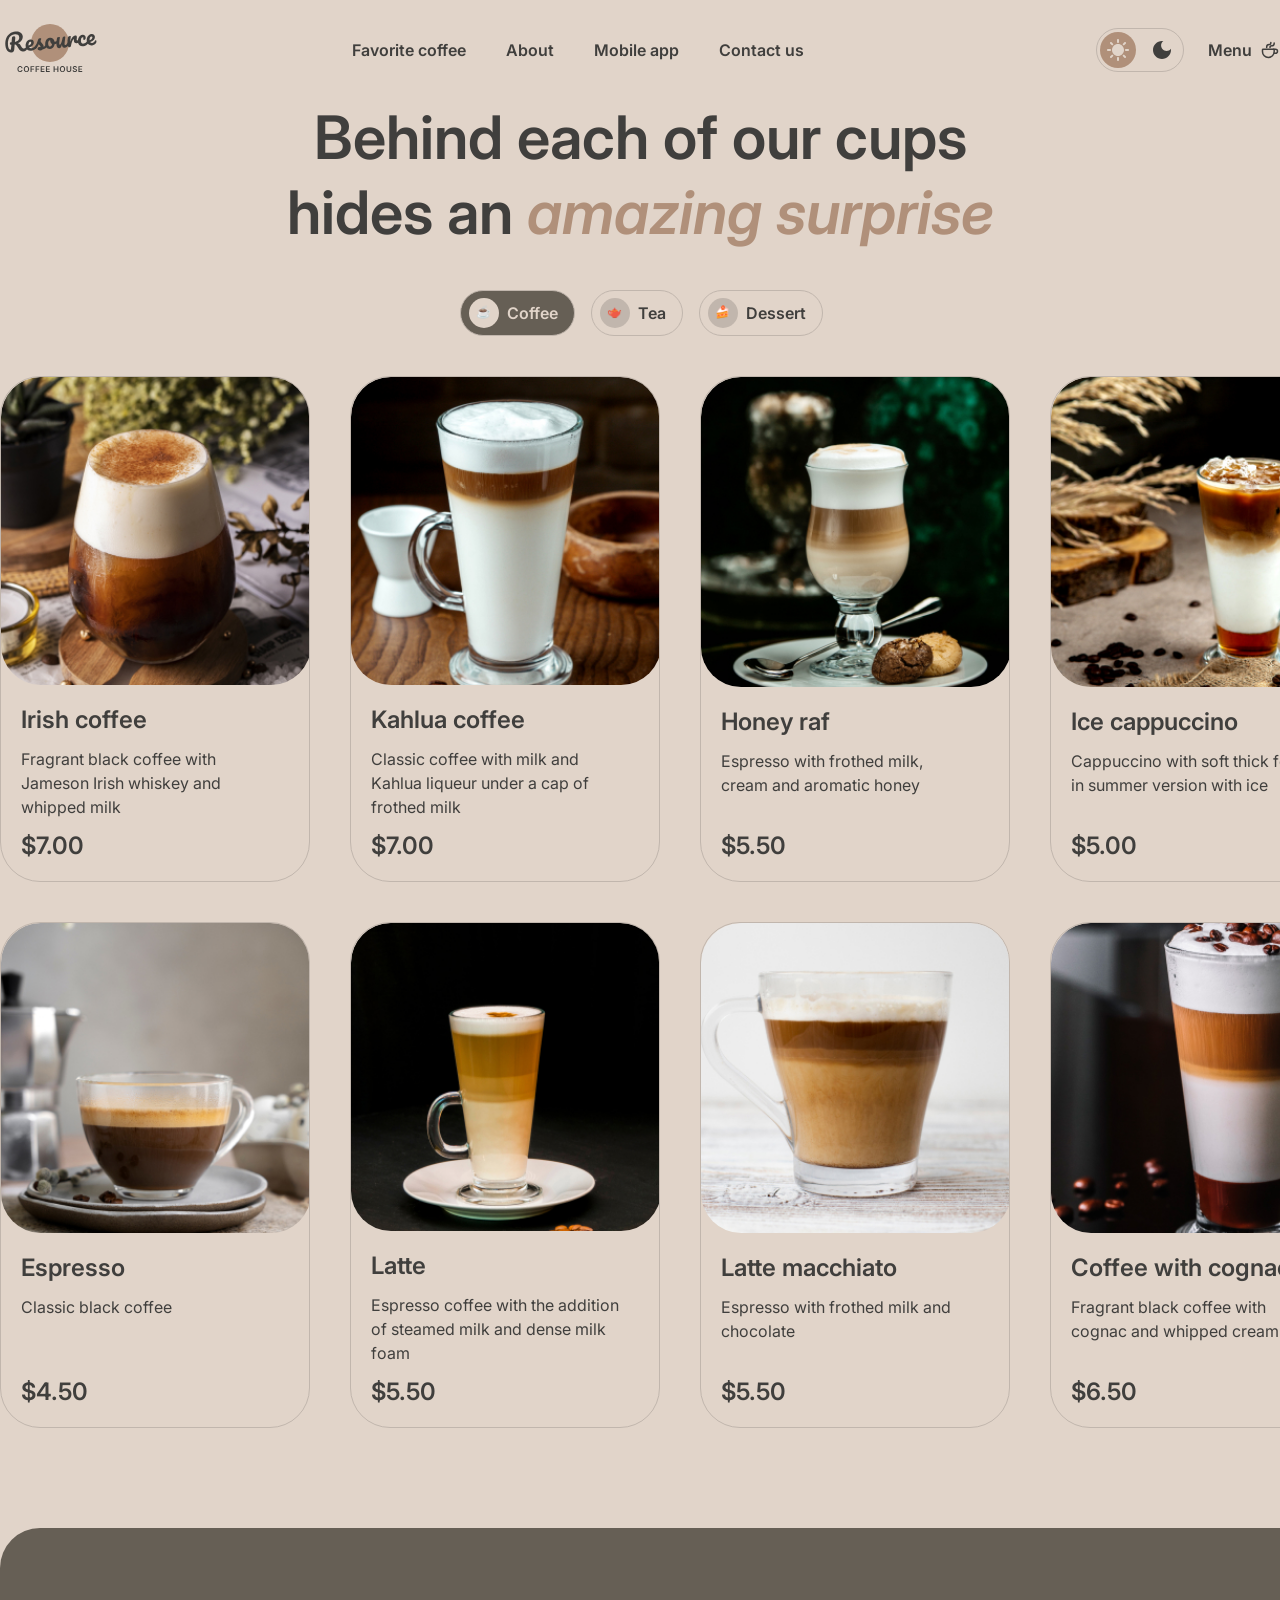
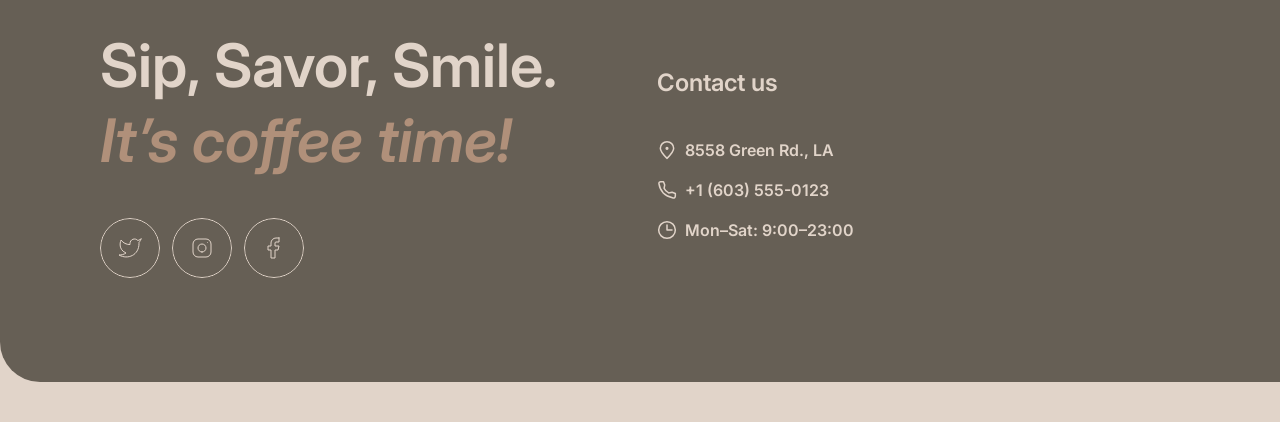
==== commit e8e85b8e: "refactor: update social media icons" ====
--- a/menu.html
+++ b/menu.html
@@ -258,126 +258,6 @@
                         <div class="cards__price">$6.50</div>
                     </div>
                 </div>
-                <!-- <div class="cards__item">
-                    <div class="cards__photo-wrapper">
-                        <img class="cards__photo" src="img/tabs-img/tea/tea-1.png" alt="Moroccan">
-                    </div>
-                    <div class="cards__text">
-                        <div class="cards__name">Moroccan</div>
-                        <div class="cards__descr">Fragrant black tea with the addition of tangerine, cinnamon, honey, lemon and mint</div>
-                        <div class="cards__price">$4.50</div>
-                    </div>
-                </div>
-                <div class="cards__item">
-                    <div class="cards__photo-wrapper">
-                        <img class="cards__photo" src="img/tabs-img/tea/tea-2.png" alt="Ginger">
-                    </div>
-                    <div class="cards__text">
-                        <div class="cards__name">Ginger</div>
-                        <div class="cards__descr">Original black tea with fresh ginger, lemon and honey</div>
-                        <div class="cards__price">$5.00</div>
-                    </div>
-                </div>
-                <div class="cards__item">
-                    <div class="cards__photo-wrapper">
-                        <img class="cards__photo" src="img/tabs-img/tea/tea-3.png" alt="Cranberry">
-                    </div>
-                    <div class="cards__text">
-                        <div class="cards__name">Cranberry</div>
-                        <div class="cards__descr">Invigorating black tea with cranberry and honey</div>
-                        <div class="cards__price">$5.00</div>
-                    </div>
-                </div>
-                <div class="cards__item">
-                    <div class="cards__photo-wrapper">
-                        <img class="cards__photo" src="img/tabs-img/tea/tea-4.png" alt="Sea buckthorn">
-                    </div>
-                    <div class="cards__text">
-                        <div class="cards__name">Sea buckthorn</div>
-                        <div class="cards__descr">Toning sweet black tea with sea buckthorn, fresh thyme and cinnamon</div>
-                        <div class="cards__price">$5.50</div>
-                    </div>
-                </div>
-                <div class="cards__item">
-                    <div class="cards__photo-wrapper">
-                        <img class="cards__photo" src="img/tabs-img/dessert/dessert-1.png" alt="Marble cheesecake">
-                    </div>
-                    <div class="cards__text">
-                        <div class="cards__name">Marble cheesecake</div>
-                        <div class="cards__descr">Philadelphia cheese with lemon zest on a light sponge cake and red currant jam</div>
-                        <div class="cards__price">$3.50</div>
-                    </div>
-                </div>
-                <div class="cards__item">
-                    <div class="cards__photo-wrapper">
-                        <img class="cards__photo" src="img/tabs-img/dessert/dessert-2.png" alt="Red velvet">
-                    </div>
-                    <div class="cards__text">
-                        <div class="cards__name">Red velvet</div>
-                        <div class="cards__descr">Layer cake with cream cheese frosting</div>
-                        <div class="cards__price">$4.00</div>
-                    </div>
-                </div>
-                <div class="cards__item">
-                    <div class="cards__photo-wrapper">
-                        <img class="cards__photo" src="img/tabs-img/dessert/dessert-3.png" alt="Cheesecakes">
-                    </div>
-                    <div class="cards__text">
-                        <div class="cards__name">Cheesecakes</div>
-                        <div class="cards__descr">Soft cottage cheese pancakes with sour cream and fresh berries and sprinkled with powdered sugar</div>
-                        <div class="cards__price">4.50</div>
-                    </div>
-                </div>
-                <div class="cards__item">
-                    <div class="cards__photo-wrapper">
-                        <img class="cards__photo" src="img/tabs-img/dessert/dessert-4.png" alt="Creme brulee">
-                    </div>
-                    <div class="cards__text">
-                        <div class="cards__name">Creme brulee</div>
-                        <div class="cards__descr">Delicate creamy dessert in a caramel basket with wild berries</div>
-                        <div class="cards__price">$4.00</div>
-                    </div>
-                </div>
-                <div class="cards__item">
-                    <div class="cards__photo-wrapper">
-                        <img class="cards__photo" src="img/tabs-img/dessert/dessert-5.png" alt="Pancakes">
-                    </div>
-                    <div class="cards__text">
-                        <div class="cards__name">Pancakes</div>
-                        <div class="cards__descr">Tender pancakes with strawberry jam and fresh strawberries</div>
-                        <div class="cards__price">$4.50</div>
-                    </div>
-                </div>
-                <div class="cards__item">
-                    <div class="cards__photo-wrapper">
-                        <img class="cards__photo" src="img/tabs-img/dessert/dessert-6.png" alt="Honey cake">
-                    </div>
-                    <div class="cards__text">
-                        <div class="cards__name">Honey cake</div>
-                        <div class="cards__descr">Classic honey cake with delicate custard</div>
-                        <div class="cards__price">$4.50</div>
-                    </div>
-                </div>
-                <div class="cards__item">
-                    <div class="cards__photo-wrapper">
-                        <img class="cards__photo" src="img/tabs-img/dessert/dessert-7.png" alt="Chocolate cake">
-                    </div>
-                    <div class="cards__text">
-                        <div class="cards__name">Chocolate cake</div>
-                        <div class="cards__descr">Cake with hot chocolate filling and nuts with dried apricots</div>
-                        <div class="cards__price">$5.50</div>
-                    </div>
-                </div>
-                <div class="cards__item">
-                    <div class="cards__photo-wrapper">
-                        <img class="cards__photo" src="img/tabs-img/dessert/dessert-8.png" alt="Black forest">
-                    </div>
-                    <div class="cards__text">
-                        <div class="cards__name">Black forest</div>
-                        <div class="cards__descr">A combination of thin sponge cake with cherry jam and light chocolate mousse</div>
-                        <div class="cards__price">$6.50</div>
-                    </div>
-                </div> -->
             </div>
             <div class="load">
                 <svg width="60" height="60" viewBox="0 0 60 60" fill="none" xmlns="http://www.w3.org/2000/svg">
@@ -397,29 +277,36 @@
             <div class="footer__wrapp">
                 <div class="footer__title">Sip, Savor, Smile.<br><span>It’s coffee time!</span></div>
                 <div class="footer__icons">
-                    <svg width="60" height="60" viewBox="0 0 60 60" fill="none" xmlns="http://www.w3.org/2000/svg">
-                        <rect x="0.5" y="0.5" width="59" height="59" rx="29.5" stroke="currentColor" />
-                        <path
-                            d="M41 21.0101C41 21.0101 38.9821 22.2022 37.86 22.5401C37.2577 21.8476 36.4573 21.3567 35.567 21.134C34.6767 20.9112 33.7395 20.9673 32.8821 21.2945C32.0247 21.6218 31.2884 22.2045 30.773 22.9638C30.2575 23.7231 29.9877 24.6224 30 25.5401V26.5401C28.2426 26.5856 26.5013 26.1959 24.931 25.4055C23.3607 24.6151 22.0103 23.4487 21 22.0101C21 22.0101 17 31.0101 26 35.0101C23.9405 36.408 21.4872 37.109 19 37.0101C28 42.0101 39 37.0101 39 25.5101C38.9991 25.2315 38.9723 24.9537 38.92 24.6801C39.9406 23.6735 41 21.0101 41 21.0101Z"
-                            stroke="currentColor" stroke-linecap="round" stroke-linejoin="round" />
-                    </svg>
-                    <svg width="60" height="60" viewBox="0 0 60 60" fill="none" xmlns="http://www.w3.org/2000/svg">
-                        <rect x="0.5" y="0.5" width="59" height="59" rx="29.5" stroke="currentColor" />
-                        <path
-                            d="M30 34C32.2091 34 34 32.2091 34 30C34 27.7909 32.2091 26 30 26C27.7909 26 26 27.7909 26 30C26 32.2091 27.7909 34 30 34Z"
-                            stroke="currentColor" stroke-linecap="round" stroke-linejoin="round" />
-                        <path
-                            d="M21 34V26C21 23.2386 23.2386 21 26 21H34C36.7614 21 39 23.2386 39 26V34C39 36.7614 36.7614 39 34 39H26C23.2386 39 21 36.7614 21 34Z"
-                            stroke="currentColor" />
-                        <path d="M35.5 24.51L35.51 24.4989" stroke="currentColor" stroke-linecap="round"
-                            stroke-linejoin="round" />
-                    </svg>
-                    <svg width="60" height="60" viewBox="0 0 60 60" fill="none" xmlns="http://www.w3.org/2000/svg">
-                        <rect x="0.5" y="0.5" width="59" height="59" rx="29.5" stroke="currentColor" />
-                        <path
-                            d="M35 20H32C30.6739 20 29.4021 20.5268 28.4645 21.4645C27.5268 22.4021 27 23.6739 27 25V28H24V32H27V40H31V32H34L35 28H31V25C31 24.7348 31.1054 24.4804 31.2929 24.2929C31.4804 24.1054 31.7348 24 32 24H35V20Z"
-                            stroke="currentColor" stroke-linecap="round" stroke-linejoin="round" />
-                    </svg>
+                    <a href="https://x.com/" target="_blank" rel="noopener noreferrer" aria-label="Twitter">
+                        <svg width="60" height="60" viewBox="0 0 60 60" fill="none" xmlns="http://www.w3.org/2000/svg">
+                            <rect x="0.5" y="0.5" width="59" height="59" rx="29.5" stroke="currentColor" />
+                            <path
+                                d="M41 21.0101C41 21.0101 38.9821 22.2022 37.86 22.5401C37.2577 21.8476 36.4573 21.3567 35.567 21.134C34.6767 20.9112 33.7395 20.9673 32.8821 21.2945C32.0247 21.6218 31.2884 22.2045 30.773 22.9638C30.2575 23.7231 29.9877 24.6224 30 25.5401V26.5401C28.2426 26.5856 26.5013 26.1959 24.931 25.4055C23.3607 24.6151 22.0103 23.4487 21 22.0101C21 22.0101 17 31.0101 26 35.0101C23.9405 36.408 21.4872 37.109 19 37.0101C28 42.0101 39 37.0101 39 25.5101C38.9991 25.2315 38.9723 24.9537 38.92 24.6801C39.9406 23.6735 41 21.0101 41 21.0101Z"
+                                stroke="currentColor" stroke-linecap="round" stroke-linejoin="round" />
+                        </svg>
+                    </a>
+                    <a href="https://www.instagram.com/" aria-label="Instagram" target="_blank"
+                        rel="noopener noreferrer">
+                        <svg width="60" height="60" viewBox="0 0 60 60" fill="none" xmlns="http://www.w3.org/2000/svg">
+                            <rect x="0.5" y="0.5" width="59" height="59" rx="29.5" stroke="currentColor" />
+                            <path
+                                d="M30 34C32.2091 34 34 32.2091 34 30C34 27.7909 32.2091 26 30 26C27.7909 26 26 27.7909 26 30C26 32.2091 27.7909 34 30 34Z"
+                                stroke="currentColor" stroke-linecap="round" stroke-linejoin="round" />
+                            <path
+                                d="M21 34V26C21 23.2386 23.2386 21 26 21H34C36.7614 21 39 23.2386 39 26V34C39 36.7614 36.7614 39 34 39H26C23.2386 39 21 36.7614 21 34Z"
+                                stroke="currentColor" />
+                            <path d="M35.5 24.51L35.51 24.4989" stroke="currentColor" stroke-linecap="round"
+                                stroke-linejoin="round" />
+                        </svg>
+                    </a>
+                    <a href="https://www.facebook.com/" aria-label="Facebook" target="_blank"
+                        rel="noopener noreferrer"><svg width="60" height="60" viewBox="0 0 60 60" fill="none"
+                            xmlns="http://www.w3.org/2000/svg">
+                            <rect x="0.5" y="0.5" width="59" height="59" rx="29.5" stroke="currentColor" />
+                            <path
+                                d="M35 20H32C30.6739 20 29.4021 20.5268 28.4645 21.4645C27.5268 22.4021 27 23.6739 27 25V28H24V32H27V40H31V32H34L35 28H31V25C31 24.7348 31.1054 24.4804 31.2929 24.2929C31.4804 24.1054 31.7348 24 32 24H35V20Z"
+                                stroke="currentColor" stroke-linecap="round" stroke-linejoin="round" />
+                        </svg></a>
                 </div>
             </div>
             <div class="footer__contacts">
--- a/css/style.css
+++ b/css/style.css
@@ -242,6 +242,7 @@
   margin-bottom: 100px;
 }
 .hero__container {
+  position: relative;
   display: -webkit-box;
   display: -ms-flexbox;
   display: flex;
@@ -250,12 +251,33 @@
       -ms-flex-direction: column;
           flex-direction: column;
   width: 1360px;
-  background: url("../img/img-hero.jpg") no-repeat center/cover;
   padding: 100px;
   border-radius: 40px;
   margin: 0 auto;
+  overflow: hidden;
+}
+.hero__container::after {
+  content: "";
+  position: absolute;
+  top: 0;
+  left: 0;
+  background-color: rgba(0, 0, 0, 0.3);
+  width: 100%;
+  height: 100%;
+  z-index: 2;
+}
+.hero__video {
+  position: absolute;
+  top: 0;
+  left: 0;
+  width: 100%;
+  height: 100%;
+  -o-object-fit: cover;
+     object-fit: cover;
+  z-index: 1;
 }
 .hero__title {
+  position: relative;
   font-weight: 600;
   font-size: 72px;
   line-height: 105%;
@@ -263,12 +285,14 @@
   width: 530px;
   height: 228px;
   margin-bottom: 40px;
+  z-index: 3;
 }
 .hero__title span {
   font-style: italic;
   color: var(--color-text-accent);
 }
 .hero__descr {
+  position: relative;
   width: 530px;
   height: 72px;
   font-weight: 400;
@@ -276,8 +300,10 @@
   line-height: 150%;
   color: var(--color-text-inverse);
   margin-bottom: 40px;
+  z-index: 3;
 }
 .hero__btn {
+  position: relative;
   display: -webkit-box;
   display: -ms-flexbox;
   display: flex;
@@ -302,6 +328,7 @@
   cursor: pointer;
   -webkit-transition: padding-left 0.3s ease-in-out;
   transition: padding-left 0.3s ease-in-out;
+  z-index: 3;
 }
 .hero__btn span {
   font-weight: 600;
@@ -540,8 +567,10 @@
   display: -webkit-box;
   display: -ms-flexbox;
   display: flex;
-  color: var(--color-text-primary);
   gap: 20px;
+}
+.app__btns a {
+  color: var(--color-text-primary);
 }
 .app__btns svg {
   border-radius: 32px;
@@ -599,6 +628,9 @@
   display: -ms-flexbox;
   display: flex;
   gap: 12px;
+}
+.footer__icons a {
+  color: var(--color-text-inverse);
 }
 .footer__icons svg {
   border-radius: 100%;
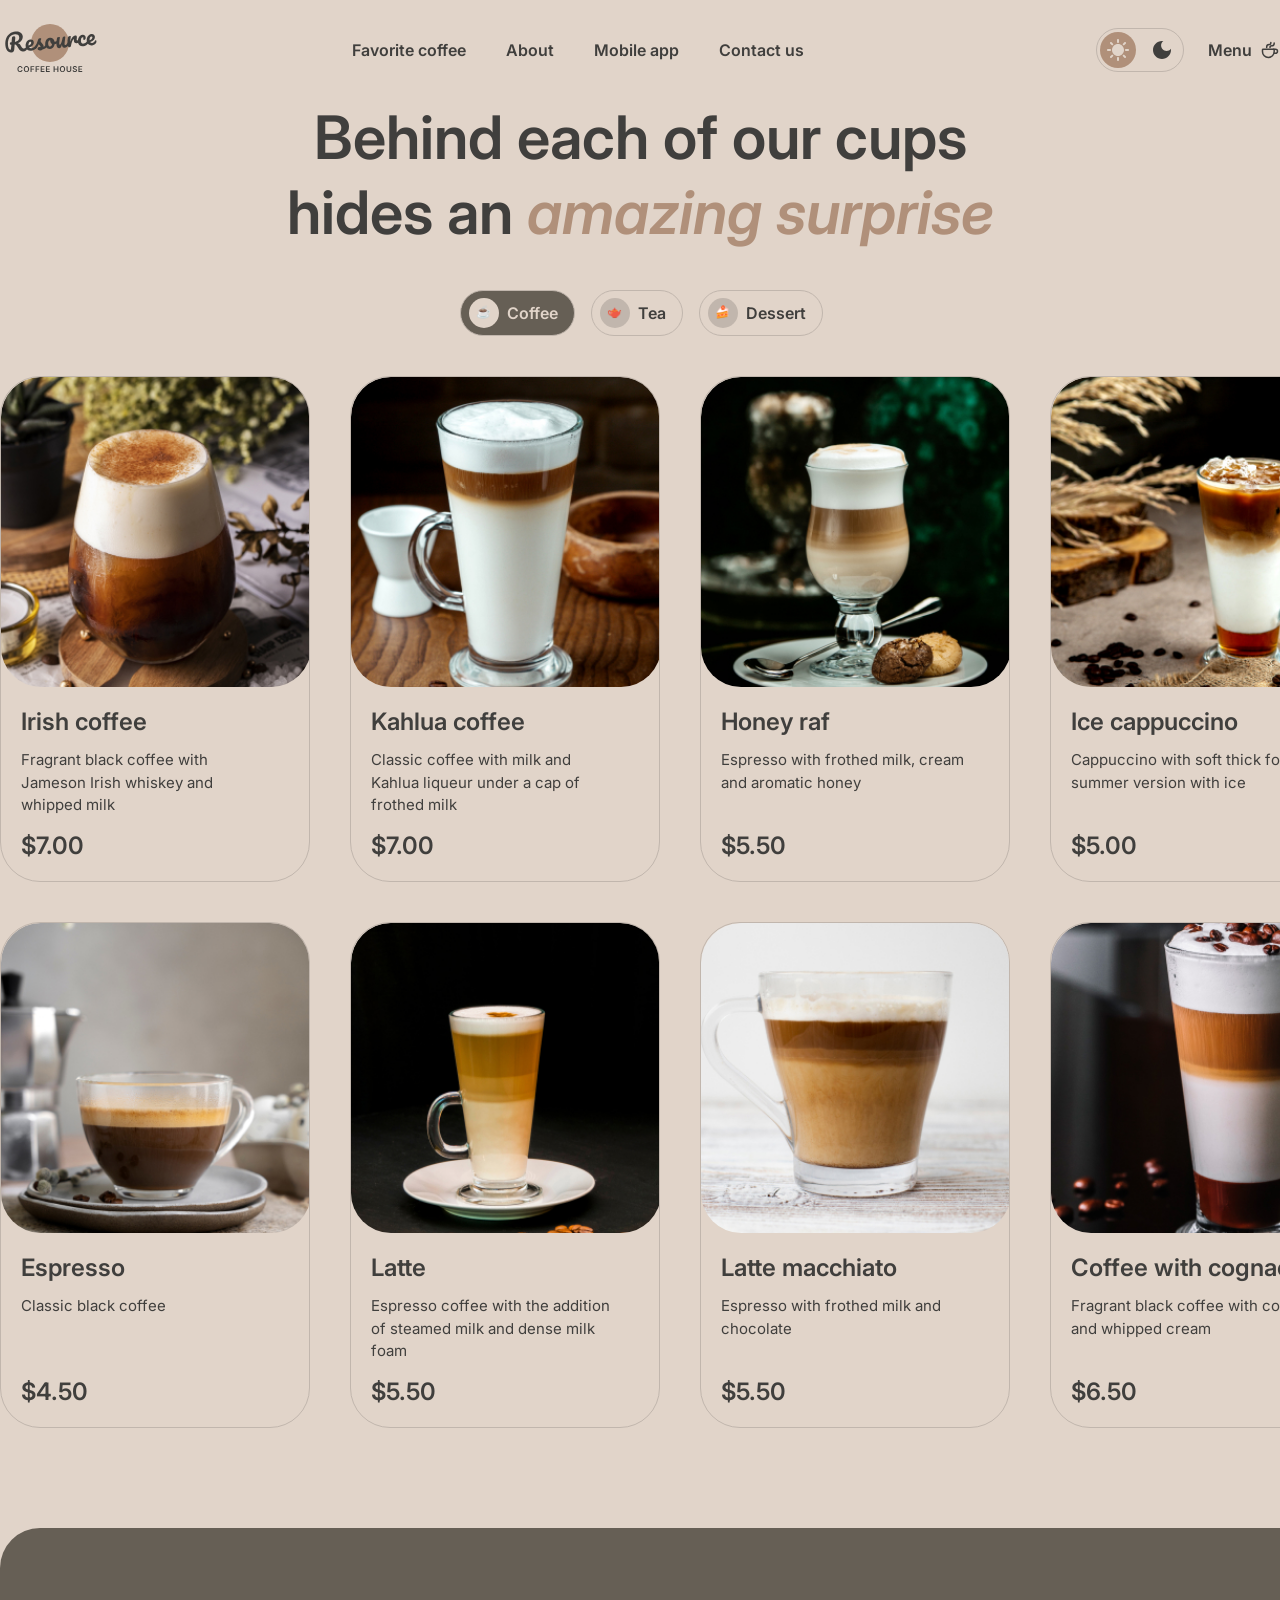
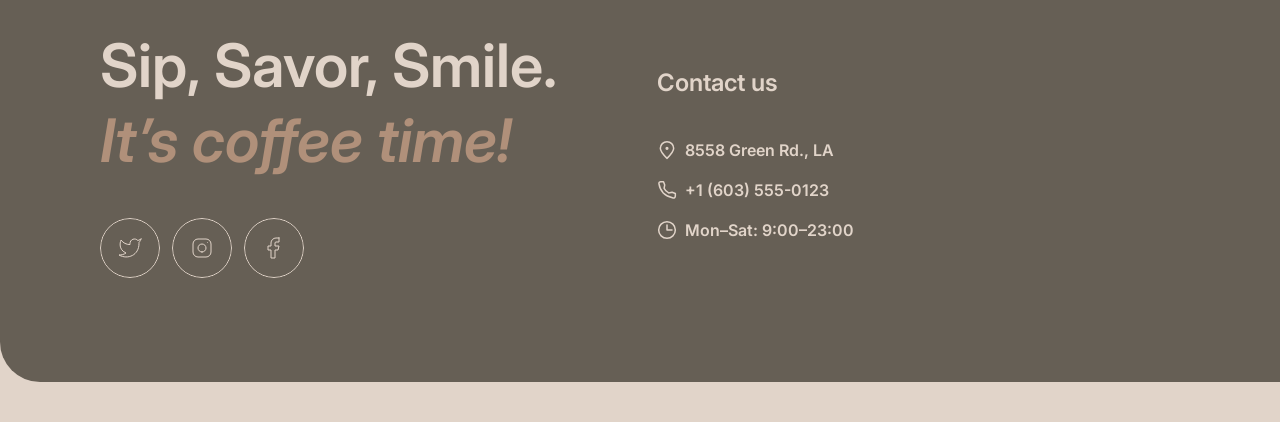
==== commit f962bc23: "feat: add category rendering and loading spinner" ====
--- a/menu.html
+++ b/menu.html
@@ -174,92 +174,10 @@
                     <div class="tabs-text">Dessert</div>
                 </div>
             </div>
+            <div class="spinner"></div>
             <div class="cards__content">
-                <div class="cards__item">
-                    <div class="cards__photo-wrapper">
-                        <img class="cards__photo" src="img/tabs-img/coffee/coffee-1.jpg" alt="Irish coffee">
-                    </div>
-                    <div class="cards__text">
-                        <div class="cards__name">Irish coffee</div>
-                        <div class="cards__descr">Fragrant black coffee with Jameson Irish whiskey and whipped milk
-                        </div>
-                        <div class="cards__price">$7.00</div>
-                    </div>
-                </div>
-                <div class="cards__item">
-                    <div class="cards__photo-wrapper">
-                        <img class="cards__photo" src="img/tabs-img/coffee/coffee-2.jpg" alt="Kahlua coffee">
-                    </div>
-                    <div class="cards__text">
-                        <div class="cards__name">Kahlua coffee</div>
-                        <div class="cards__descr">Classic coffee with milk and Kahlua liqueur under a cap of frothed
-                            milk</div>
-                        <div class="cards__price">$7.00</div>
-                    </div>
-                </div>
-                <div class="cards__item">
-                    <div class="cards__photo-wrapper">
-                        <img class="cards__photo" src="img/tabs-img/coffee/coffee-3.jpg" alt="Honey raf">
-                    </div>
-                    <div class="cards__text">
-                        <div class="cards__name">Honey raf</div>
-                        <div class="cards__descr">Espresso with frothed milk, cream and aromatic honey</div>
-                        <div class="cards__price">$5.50</div>
-                    </div>
-                </div>
-                <div class="cards__item">
-                    <div class="cards__photo-wrapper">
-                        <img class="cards__photo" src="img/tabs-img/coffee/coffee-4.jpg" alt="Ice cappuccino">
-                    </div>
-                    <div class="cards__text">
-                        <div class="cards__name">Ice cappuccino</div>
-                        <div class="cards__descr">Cappuccino with soft thick foam in summer version with ice</div>
-                        <div class="cards__price">$5.00</div>
-                    </div>
-                </div>
-                <div class="cards__item">
-                    <div class="cards__photo-wrapper">
-                        <img class="cards__photo" src="img/tabs-img/coffee/coffee-5.jpg" alt="Espresso">
-                    </div>
-                    <div class="cards__text">
-                        <div class="cards__name">Espresso</div>
-                        <div class="cards__descr">Classic black coffee</div>
-                        <div class="cards__price">$4.50</div>
-                    </div>
-                </div>
-                <div class="cards__item">
-                    <div class="cards__photo-wrapper">
-                        <img class="cards__photo" src="img/tabs-img/coffee/coffee-6.jpg" alt="Latte">
-                    </div>
-                    <div class="cards__text">
-                        <div class="cards__name">Latte</div>
-                        <div class="cards__descr">Espresso coffee with the addition of steamed milk and dense milk foam
-                        </div>
-                        <div class="cards__price">$5.50</div>
-                    </div>
-                </div>
-                <div class="cards__item">
-                    <div class="cards__photo-wrapper">
-                        <img class="cards__photo" src="img/tabs-img/coffee/coffee-7.jpg" alt="Latte macchiato">
-                    </div>
-                    <div class="cards__text">
-                        <div class="cards__name">Latte macchiato</div>
-                        <div class="cards__descr">Espresso with frothed milk and chocolate</div>
-                        <div class="cards__price">$5.50</div>
-                    </div>
-                </div>
-                <div class="cards__item">
-                    <div class="cards__photo-wrapper">
-                        <img class="cards__photo" src="img/tabs-img/coffee/coffee-8.jpg" alt="Coffee with cognac">
-                    </div>
-                    <div class="cards__text">
-                        <div class="cards__name">Coffee with cognac</div>
-                        <div class="cards__descr">Fragrant black coffee with cognac and whipped cream</div>
-                        <div class="cards__price">$6.50</div>
-                    </div>
-                </div>
-            </div>
-            <div class="load">
+            </div>
+            <div class="load-more">
                 <svg width="60" height="60" viewBox="0 0 60 60" fill="none" xmlns="http://www.w3.org/2000/svg">
                     <rect x="0.5" y="0.5" width="59" height="59" rx="29.5" stroke="currentColor" />
                     <path
@@ -356,7 +274,7 @@
         </div>
     </footer>
 
-    <script src="js/script.js"></script>
+    <script src="./js/script.js"></script>
 </body>
 
 </html>
--- a/css/style.css
+++ b/css/style.css
@@ -80,12 +80,27 @@
   gap: 40px;
 }
 .header__nav-list a {
+  position: relative;
   font-style: normal;
   font-weight: 600;
   font-size: 16px;
   line-height: 150%;
   color: var(--color-text-primary);
   text-decoration: none;
+}
+.header__nav-list a::after {
+  content: "";
+  position: absolute;
+  bottom: -3px;
+  left: 0;
+  width: 0;
+  height: 2px;
+  background-color: var(--color-text-primary);
+  -webkit-transition: all 0.3s ease;
+  transition: all 0.3s ease;
+}
+.header__nav-list a:hover::after {
+  width: 100%;
 }
 .header__theme {
   display: -webkit-box;
@@ -865,7 +880,7 @@
 }
 .cards__descr {
   font-weight: 400;
-  font-size: 16px;
+  font-size: 15px;
   line-height: 150%;
   color: var(--color-text-primary);
 }
@@ -876,8 +891,18 @@
   line-height: 125%;
   color: var(--color-text-primary);
 }
-.cards .load {
+.cards .load-more {
   display: none;
+}
+.cards .spinner {
+  -webkit-mask: url("../img/spinner.svg") no-repeat center;
+          mask: url("../img/spinner.svg") no-repeat center;
+  background-color: var(--color-text-primary);
+  height: 150px;
+  display: none;
+}
+.cards .spinner.active {
+  display: block;
 }
 
 @media (max-width: 1200px) {
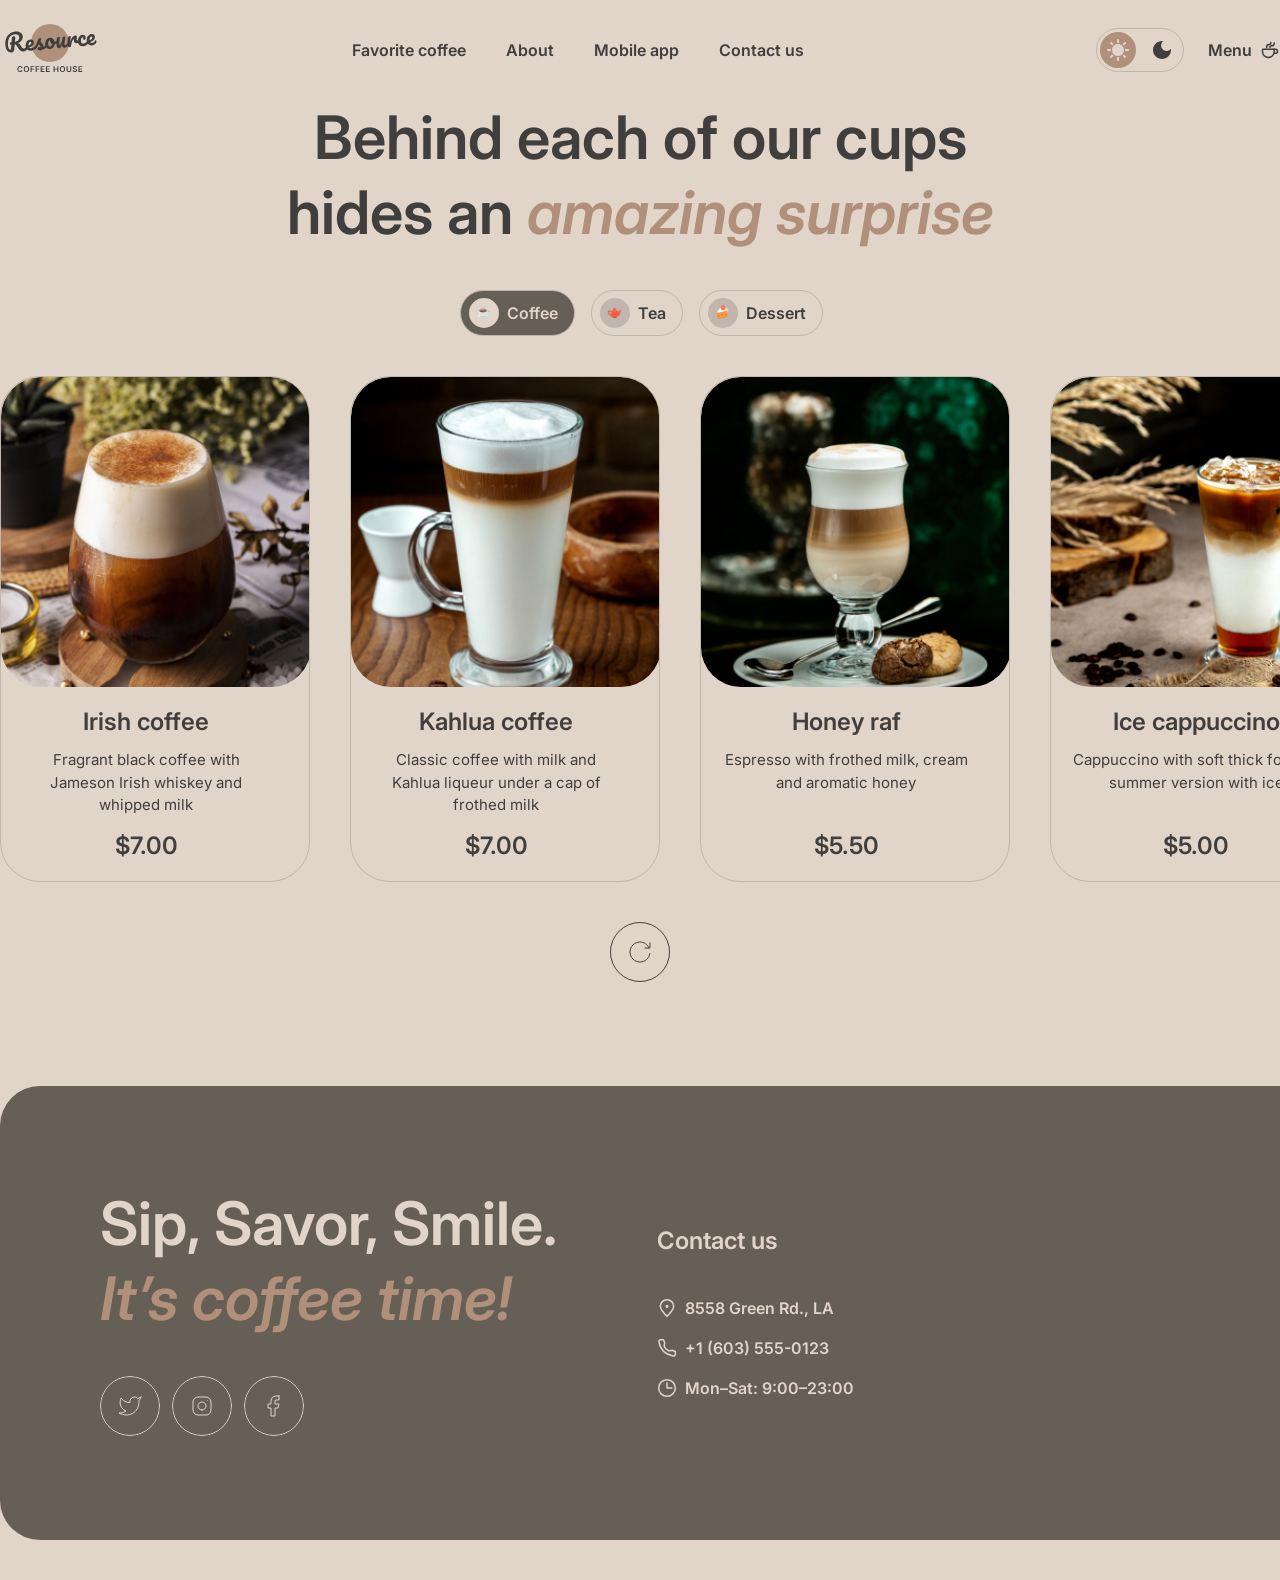
==== commit e9d51ba2: "refactor: replace script.js with main.js and menu.js for improved structure" ====
--- a/menu.html
+++ b/menu.html
@@ -274,7 +274,8 @@
         </div>
     </footer>
 
-    <script src="./js/script.js"></script>
+    <script src="./js/main.js"></script>
+    <script src="./js/menu.js"></script>
 </body>
 
 </html>
--- a/css/style.css
+++ b/css/style.css
@@ -727,6 +727,7 @@
 .container {
   max-width: 1360px;
   margin: 0 auto;
+  text-align: center;
 }
 
 .cards {
@@ -892,7 +893,20 @@
   color: var(--color-text-primary);
 }
 .cards .load-more {
-  display: none;
+  display: inline-block;
+  margin-top: 40px;
+  color: var(--color-text-primary);
+  border-radius: 100%;
+  cursor: pointer;
+  -webkit-transition: color 0.3s, background-color 0.3s;
+  transition: color 0.3s, background-color 0.3s;
+}
+.cards .load-more svg {
+  display: block;
+}
+.cards .load-more:hover {
+  background-color: var(--color-bg-container);
+  color: var(--color-text-inverse);
 }
 .cards .spinner {
   -webkit-mask: url("../img/spinner.svg") no-repeat center;
@@ -980,19 +994,6 @@
   }
   .cards__title {
     width: 688px;
-  }
-  .cards__item:nth-child(n+5) {
-    display: none;
-  }
-  .cards .load {
-    display: -webkit-box;
-    display: -ms-flexbox;
-    display: flex;
-    -webkit-box-pack: center;
-        -ms-flex-pack: center;
-            justify-content: center;
-    margin-top: 40px;
-    color: var(--color-text-primary);
   }
 }
 @media (max-width: 768px) {
@@ -1102,7 +1103,7 @@
     grid-row: 2;
   }
   .about__item.item-2, .about__item.item-3 {
-    display: none;
+    display: block;
   }
   .footer__container {
     width: 688px;
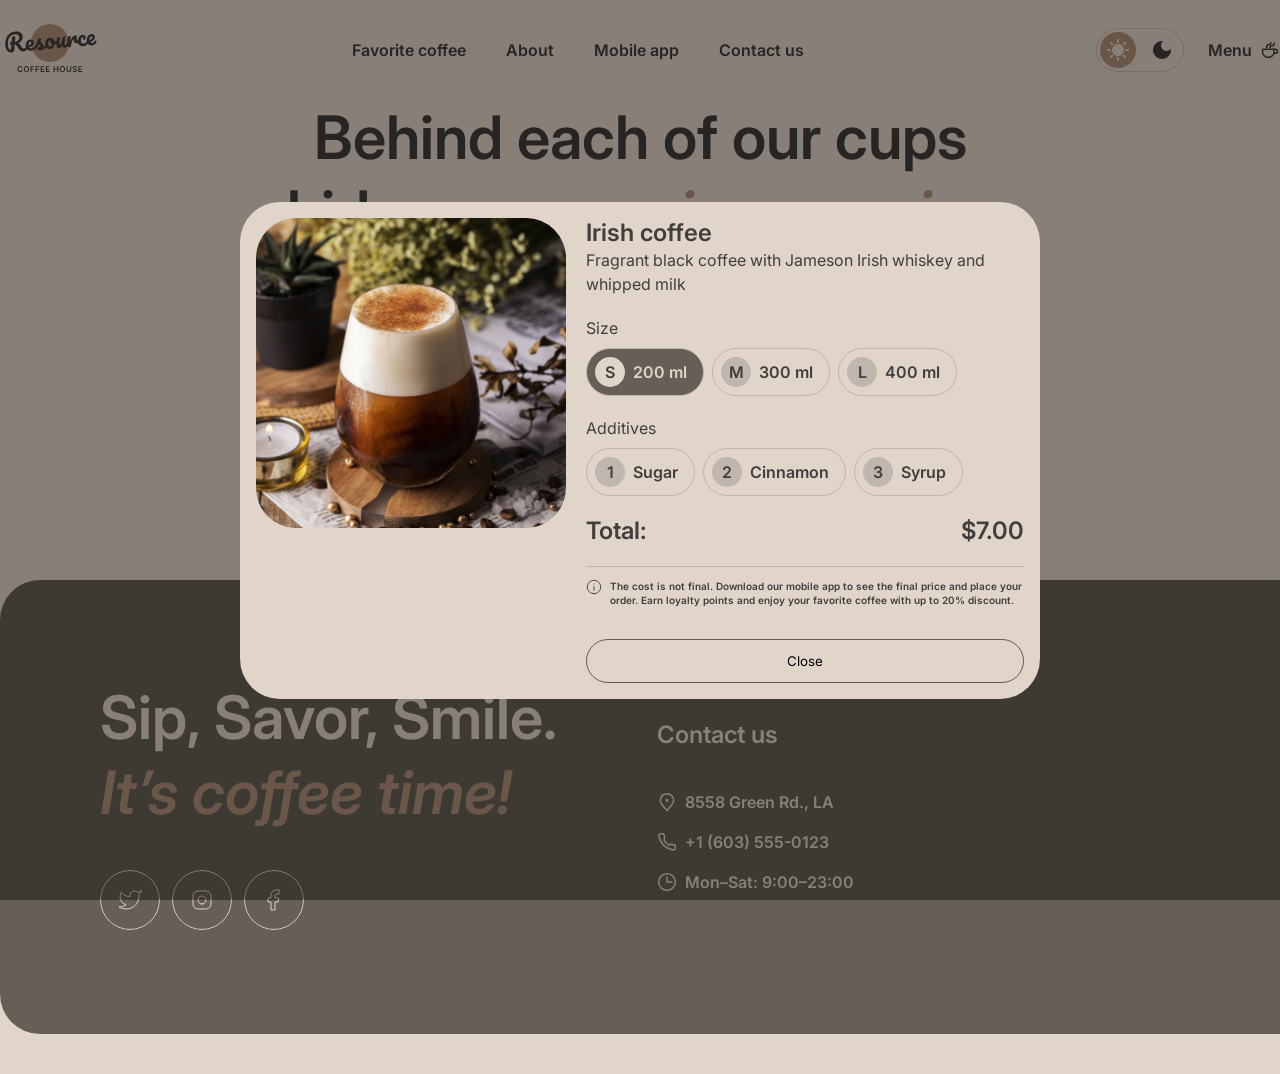
==== commit 0ce3db2a: "feat: add card modal" ====
--- a/menu.html
+++ b/menu.html
@@ -274,6 +274,85 @@
         </div>
     </footer>
 
+    <div class="modal active">
+        <div class="modal__content">
+            <img class="modal__image" src="./img/tabs-img/coffee/coffee-1.jpg" alt="Irish coffee">
+            <div class="modal__info">
+                <div class="modal__header">
+                    <h2 class="modal__title">Irish coffee</h2>
+                    <p class="modal__descr">Fragrant black coffee with Jameson Irish whiskey and whipped milk</p>
+                </div>
+                <div class="modal__options">
+                    <div class="modal__option">
+                        <span class="modal__label">Size</span>
+                        <div class="modal__buttons">
+                            <button class="modal__option-btn active">
+                                <span class="modal__circle">S</span>
+                                <span>200 ml</span>
+                            </button>
+                            <button class="modal__option-btn">
+                                <span class="modal__circle">M</span>
+                                <span>300 ml</span>
+                            </button>
+                            <button class="modal__option-btn">
+                                <span class="modal__circle">L</span>
+                                <span>400 ml</span>
+                            </button>
+                        </div>
+                    </div>
+                    <div class="modal__option">
+                        <span class="modal__label">Additives</span>
+                        <div class="modal__buttons">
+                            <button class="modal__option-btn">
+                                <span class="modal__circle">1</span>
+                                <span>Sugar</span>
+                            </button>
+                            <button class="modal__option-btn">
+                                <span class="modal__circle">2</span>
+                                <span>Cinnamon</span>
+                            </button>
+                            <button class="modal__option-btn">
+                                <span class="modal__circle">3</span>
+                                <span>Syrup</span>
+                            </button>
+                        </div>
+                    </div>
+                </div>
+                <div class="modal__total">
+                    <span>Total:</span>
+                    <span>$7.00</span>
+                </div>
+                <div class="modal__footer">
+                    <div class="modal__notice">
+                        <span>
+                            <svg width="16" height="16" viewBox="0 0 16 16" fill="none"
+                                xmlns="http://www.w3.org/2000/svg">
+                                <g clip-path="url(#clip0_1_16733)">
+                                    <path d="M8 7.66675V11.0001" stroke="currentColor" stroke-linecap="round"
+                                        stroke-linejoin="round" />
+                                    <path d="M8 5.00667L8.00667 4.99926" stroke="currentColor" stroke-linecap="round"
+                                        stroke-linejoin="round" />
+                                    <path
+                                        d="M8.00065 14.6666C11.6825 14.6666 14.6673 11.6818 14.6673 7.99992C14.6673 4.31802 11.6825 1.33325 8.00065 1.33325C4.31875 1.33325 1.33398 4.31802 1.33398 7.99992C1.33398 11.6818 4.31875 14.6666 8.00065 14.6666Z"
+                                        stroke="currentColor" stroke-linecap="round" stroke-linejoin="round" />
+                                </g>
+                                <defs>
+                                    <clipPath id="clip0_1_16733">
+                                        <rect width="16" height="16" fill="white" />
+                                    </clipPath>
+                                </defs>
+                            </svg>
+
+                        </span>
+                        <p>The cost is not final. Download our mobile app to see the final price and place your order.
+                            Earn loyalty points and enjoy your favorite coffee with up to 20% discount.</p>
+                    </div>
+                    <button class="modal__close">Close</button>
+                </div>
+            </div>
+        </div>
+    </div>
+
     <script src="./js/main.js"></script>
     <script src="./js/menu.js"></script>
 </body>
--- a/css/style.css
+++ b/css/style.css
@@ -378,6 +378,21 @@
   position: relative;
   width: 1360px;
   margin: 0 auto;
+  overflow: hidden;
+}
+.slider__wrapper {
+  display: -webkit-box;
+  display: -ms-flexbox;
+  display: flex;
+  -webkit-transition: -webkit-transform 0.6s ease-out;
+  transition: -webkit-transform 0.6s ease-out;
+  transition: transform 0.6s ease-out;
+  transition: transform 0.6s ease-out, -webkit-transform 0.6s ease-out;
+}
+.slider__content {
+  width: 1360px;
+  -ms-flex-negative: 0;
+      flex-shrink: 0;
 }
 .slider__title {
   margin-bottom: 40px;
@@ -472,6 +487,8 @@
   background: var(--color-border-primary);
   border-radius: 100px;
   cursor: pointer;
+  -webkit-transition: all 0.3s ease;
+  transition: all 0.3s ease;
 }
 .slider__dots .dot.active {
   background: var(--color-border-inverse);
@@ -872,6 +889,7 @@
   -webkit-box-flex: 1;
       -ms-flex: 1;
           flex: 1;
+  text-align: start;
 }
 .cards__name {
   font-weight: 600;
@@ -919,6 +937,185 @@
   display: block;
 }
 
+.modal.active {
+  width: 100vw;
+  height: 100vh;
+  background-color: rgba(0, 0, 0, 0.4);
+  position: fixed;
+  top: 0;
+  left: 0;
+  display: -webkit-box;
+  display: -ms-flexbox;
+  display: flex;
+  -webkit-box-align: center;
+      -ms-flex-align: center;
+          align-items: center;
+  -webkit-box-pack: center;
+      -ms-flex-pack: center;
+          justify-content: center;
+}
+.modal__content {
+  padding: 16px;
+  background-color: var(--color-bg-page);
+  border-radius: 40px;
+  display: grid;
+  grid-template-columns: 310px 1fr;
+  gap: 20px;
+}
+.modal__image {
+  width: 310px;
+  -o-object-fit: cover;
+     object-fit: cover;
+  border-radius: 40px;
+}
+.modal__info {
+  display: -webkit-box;
+  display: -ms-flexbox;
+  display: flex;
+  -webkit-box-orient: vertical;
+  -webkit-box-direction: normal;
+      -ms-flex-direction: column;
+          flex-direction: column;
+  gap: 20px;
+  width: 438px;
+}
+.modal__label {
+  font-weight: 400;
+  font-size: 16px;
+  line-height: 150%;
+  color: var(--color-text-primary);
+}
+.modal__title {
+  font-weight: 600;
+  font-size: 24px;
+  line-height: 125%;
+  color: var(--color-text-primary);
+}
+.modal__descr {
+  font-weight: 400;
+  font-size: 16px;
+  line-height: 150%;
+  color: var(--color-text-primary);
+}
+.modal__options {
+  display: -webkit-box;
+  display: -ms-flexbox;
+  display: flex;
+  -webkit-box-orient: vertical;
+  -webkit-box-direction: normal;
+      -ms-flex-direction: column;
+          flex-direction: column;
+  gap: 20px;
+}
+.modal__option {
+  display: -webkit-box;
+  display: -ms-flexbox;
+  display: flex;
+  -webkit-box-orient: vertical;
+  -webkit-box-direction: normal;
+      -ms-flex-direction: column;
+          flex-direction: column;
+  gap: 8px;
+}
+.modal__option-btn {
+  padding: 8px 16px 8px 8px;
+  color: var(--color-text-primary);
+  background-color: var(--color-bg-page);
+  border: 1px solid var(--color-border-primary);
+  border-radius: 32px;
+  font-weight: 600;
+  font-size: 16px;
+  line-height: 150%;
+  display: -webkit-box;
+  display: -ms-flexbox;
+  display: flex;
+  -webkit-box-align: center;
+      -ms-flex-align: center;
+          align-items: center;
+  gap: 8px;
+  cursor: pointer;
+  -webkit-transition: all 0.3s ease;
+  transition: all 0.3s ease;
+}
+.modal__option-btn.active {
+  background-color: var(--color-bg-container);
+  color: var(--color-text-inverse);
+}
+.modal__option-btn.active .modal__circle {
+  background-color: var(--color-bg-page);
+}
+.modal__option-btn:hover {
+  background-color: var(--color-bg-container);
+  color: var(--color-text-inverse);
+}
+.modal__option-btn:hover .modal__circle {
+  background-color: var(--color-bg-page);
+}
+.modal__circle {
+  display: inline-block;
+  width: 30px;
+  height: 30px;
+  background-color: var(--color-border-primary);
+  color: var(--color-text-primary);
+  border-radius: 100%;
+  padding-top: 3px;
+}
+.modal__buttons {
+  display: -webkit-box;
+  display: -ms-flexbox;
+  display: flex;
+  gap: 8px;
+}
+.modal__total {
+  display: -webkit-box;
+  display: -ms-flexbox;
+  display: flex;
+  -webkit-box-pack: justify;
+      -ms-flex-pack: justify;
+          justify-content: space-between;
+}
+.modal__total span {
+  font-weight: 600;
+  font-size: 24px;
+  line-height: 125%;
+  color: var(--color-text-primary);
+}
+.modal__footer {
+  display: -webkit-box;
+  display: -ms-flexbox;
+  display: flex;
+  -webkit-box-orient: vertical;
+  -webkit-box-direction: normal;
+      -ms-flex-direction: column;
+          flex-direction: column;
+  gap: 20px;
+}
+.modal__notice {
+  display: -webkit-box;
+  display: -ms-flexbox;
+  display: flex;
+  gap: 8px;
+  font-weight: 600;
+  font-size: 10px;
+  line-height: 140%;
+  color: var(--color-text-primary);
+  padding: 12px 0;
+  border-top: 1px solid var(--color-border-primary);
+}
+.modal__close {
+  height: 44px;
+  background-color: var(--color-bg-page);
+  border: 1px solid var(--color-border-inverse);
+  border-radius: 32px;
+  cursor: pointer;
+  -webkit-transition: all 0.3s ease;
+  transition: all 0.3s ease;
+}
+.modal__close:hover {
+  background-color: var(--color-bg-container);
+  color: var(--color-text-inverse);
+}
+
 @media (max-width: 1200px) {
   .header__container {
     width: 1120px;
@@ -929,6 +1126,9 @@
   .slider__container {
     width: 1120px;
   }
+  .slider__content {
+    width: 1120px;
+  }
   .about__container {
     width: 1120px;
     margin: 0 auto;
@@ -951,6 +1151,9 @@
     width: 944px;
   }
   .slider__container {
+    width: 944px;
+  }
+  .slider__content {
     width: 944px;
   }
   .about__container {
@@ -1078,6 +1281,9 @@
   .slider__container {
     width: 688px;
   }
+  .slider__content {
+    width: 688px;
+  }
   .slider__descr {
     width: 100%;
   }
@@ -1103,7 +1309,7 @@
     grid-row: 2;
   }
   .about__item.item-2, .about__item.item-3 {
-    display: block;
+    display: none;
   }
   .footer__container {
     width: 688px;
@@ -1135,6 +1341,9 @@
   .slider__container {
     width: 496px;
   }
+  .slider__content {
+    width: 496px;
+  }
   .slider__title {
     font-size: 52px;
   }
@@ -1185,6 +1394,9 @@
     margin-bottom: 32px;
   }
   .slider__container {
+    width: 348px;
+  }
+  .slider__content {
     width: 348px;
   }
   .slider__title {
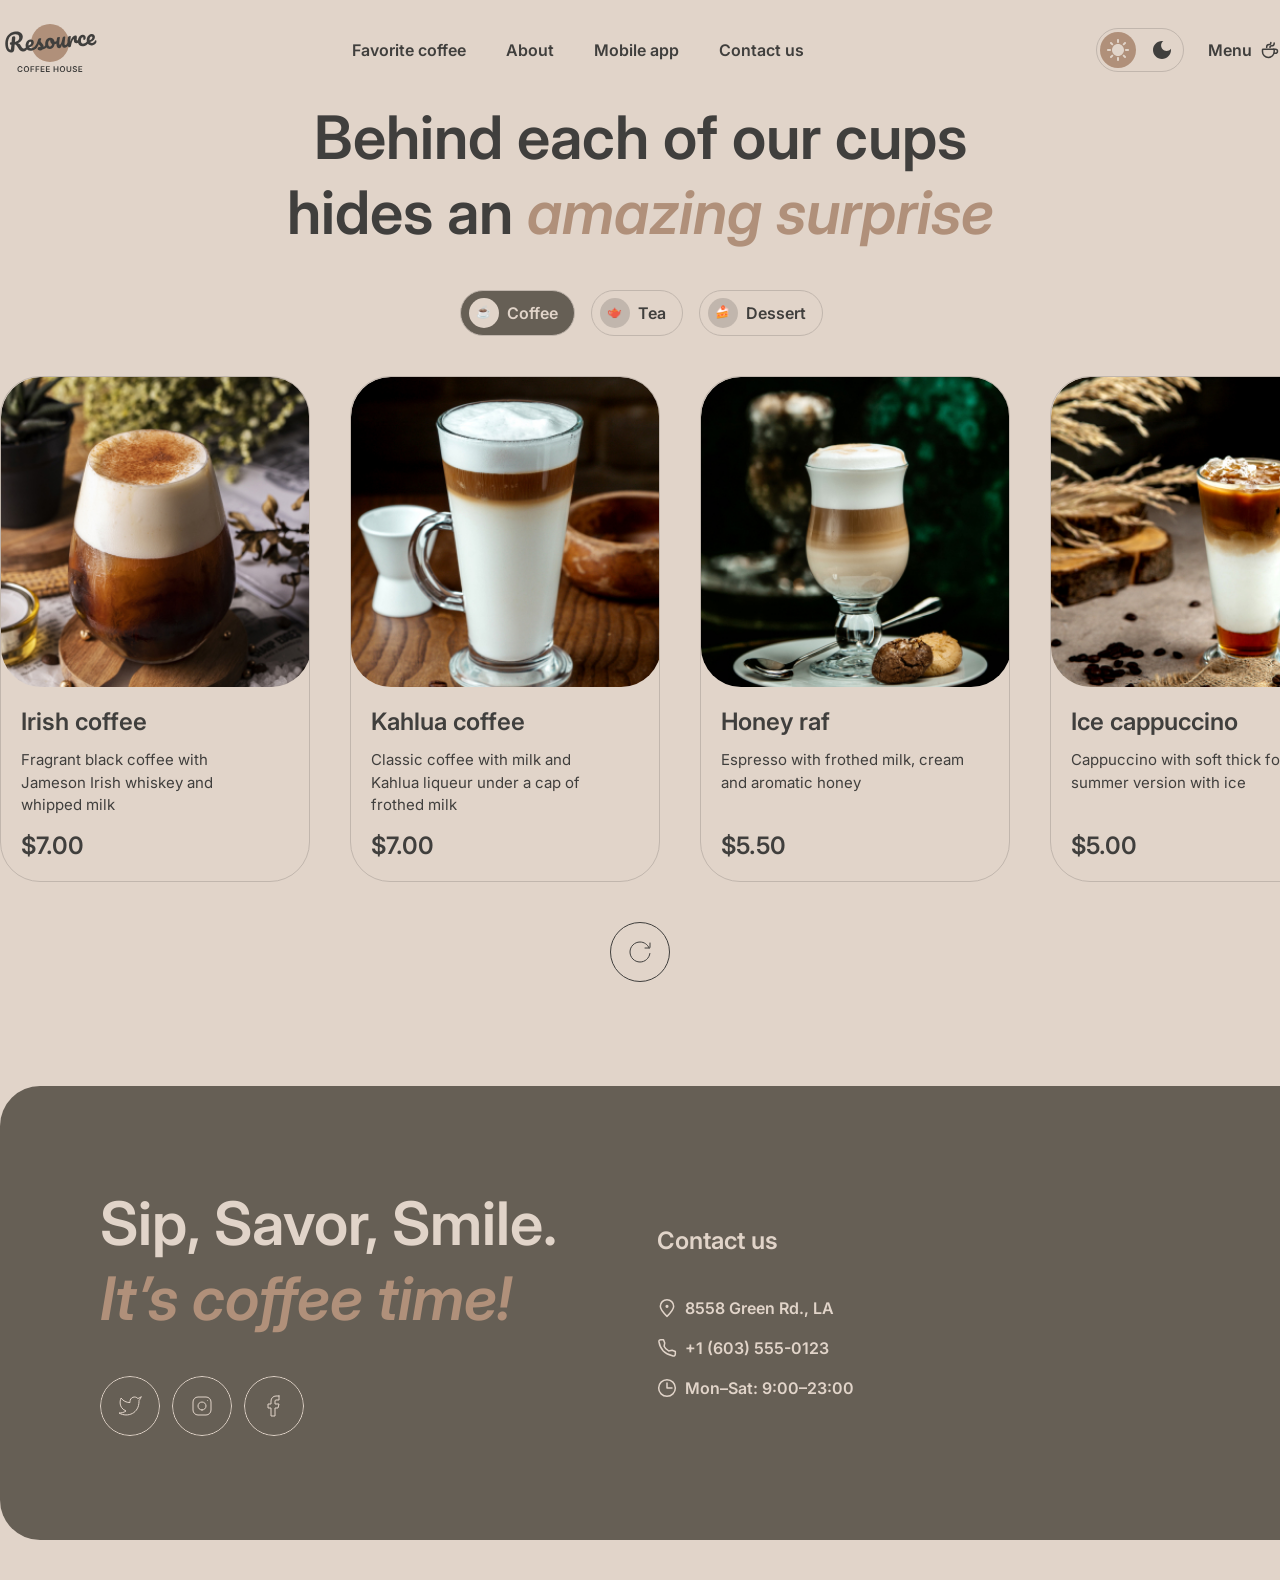
==== commit eebc8e3b: "feat: implement modal functionality for card details and improve data handling" ====
--- a/menu.html
+++ b/menu.html
@@ -176,6 +176,7 @@
             </div>
             <div class="spinner"></div>
             <div class="cards__content">
+                
             </div>
             <div class="load-more">
                 <svg width="60" height="60" viewBox="0 0 60 60" fill="none" xmlns="http://www.w3.org/2000/svg">
@@ -274,83 +275,8 @@
         </div>
     </footer>
 
-    <div class="modal active">
-        <div class="modal__content">
-            <img class="modal__image" src="./img/tabs-img/coffee/coffee-1.jpg" alt="Irish coffee">
-            <div class="modal__info">
-                <div class="modal__header">
-                    <h2 class="modal__title">Irish coffee</h2>
-                    <p class="modal__descr">Fragrant black coffee with Jameson Irish whiskey and whipped milk</p>
-                </div>
-                <div class="modal__options">
-                    <div class="modal__option">
-                        <span class="modal__label">Size</span>
-                        <div class="modal__buttons">
-                            <button class="modal__option-btn active">
-                                <span class="modal__circle">S</span>
-                                <span>200 ml</span>
-                            </button>
-                            <button class="modal__option-btn">
-                                <span class="modal__circle">M</span>
-                                <span>300 ml</span>
-                            </button>
-                            <button class="modal__option-btn">
-                                <span class="modal__circle">L</span>
-                                <span>400 ml</span>
-                            </button>
-                        </div>
-                    </div>
-                    <div class="modal__option">
-                        <span class="modal__label">Additives</span>
-                        <div class="modal__buttons">
-                            <button class="modal__option-btn">
-                                <span class="modal__circle">1</span>
-                                <span>Sugar</span>
-                            </button>
-                            <button class="modal__option-btn">
-                                <span class="modal__circle">2</span>
-                                <span>Cinnamon</span>
-                            </button>
-                            <button class="modal__option-btn">
-                                <span class="modal__circle">3</span>
-                                <span>Syrup</span>
-                            </button>
-                        </div>
-                    </div>
-                </div>
-                <div class="modal__total">
-                    <span>Total:</span>
-                    <span>$7.00</span>
-                </div>
-                <div class="modal__footer">
-                    <div class="modal__notice">
-                        <span>
-                            <svg width="16" height="16" viewBox="0 0 16 16" fill="none"
-                                xmlns="http://www.w3.org/2000/svg">
-                                <g clip-path="url(#clip0_1_16733)">
-                                    <path d="M8 7.66675V11.0001" stroke="currentColor" stroke-linecap="round"
-                                        stroke-linejoin="round" />
-                                    <path d="M8 5.00667L8.00667 4.99926" stroke="currentColor" stroke-linecap="round"
-                                        stroke-linejoin="round" />
-                                    <path
-                                        d="M8.00065 14.6666C11.6825 14.6666 14.6673 11.6818 14.6673 7.99992C14.6673 4.31802 11.6825 1.33325 8.00065 1.33325C4.31875 1.33325 1.33398 4.31802 1.33398 7.99992C1.33398 11.6818 4.31875 14.6666 8.00065 14.6666Z"
-                                        stroke="currentColor" stroke-linecap="round" stroke-linejoin="round" />
-                                </g>
-                                <defs>
-                                    <clipPath id="clip0_1_16733">
-                                        <rect width="16" height="16" fill="white" />
-                                    </clipPath>
-                                </defs>
-                            </svg>
-
-                        </span>
-                        <p>The cost is not final. Download our mobile app to see the final price and place your order.
-                            Earn loyalty points and enjoy your favorite coffee with up to 20% discount.</p>
-                    </div>
-                    <button class="modal__close">Close</button>
-                </div>
-            </div>
-        </div>
+    <div class="modal">
+       
     </div>
 
     <script src="./js/main.js"></script>
--- a/css/style.css
+++ b/css/style.css
@@ -937,10 +937,13 @@
   display: block;
 }
 
+.modal {
+  display: none;
+}
 .modal.active {
   width: 100vw;
   height: 100vh;
-  background-color: rgba(0, 0, 0, 0.4);
+  background-color: rgba(0, 0, 0, 0.712);
   position: fixed;
   top: 0;
   left: 0;
@@ -1107,6 +1110,7 @@
   background-color: var(--color-bg-page);
   border: 1px solid var(--color-border-inverse);
   border-radius: 32px;
+  color: var(--color-text-primary);
   cursor: pointer;
   -webkit-transition: all 0.3s ease;
   transition: all 0.3s ease;
